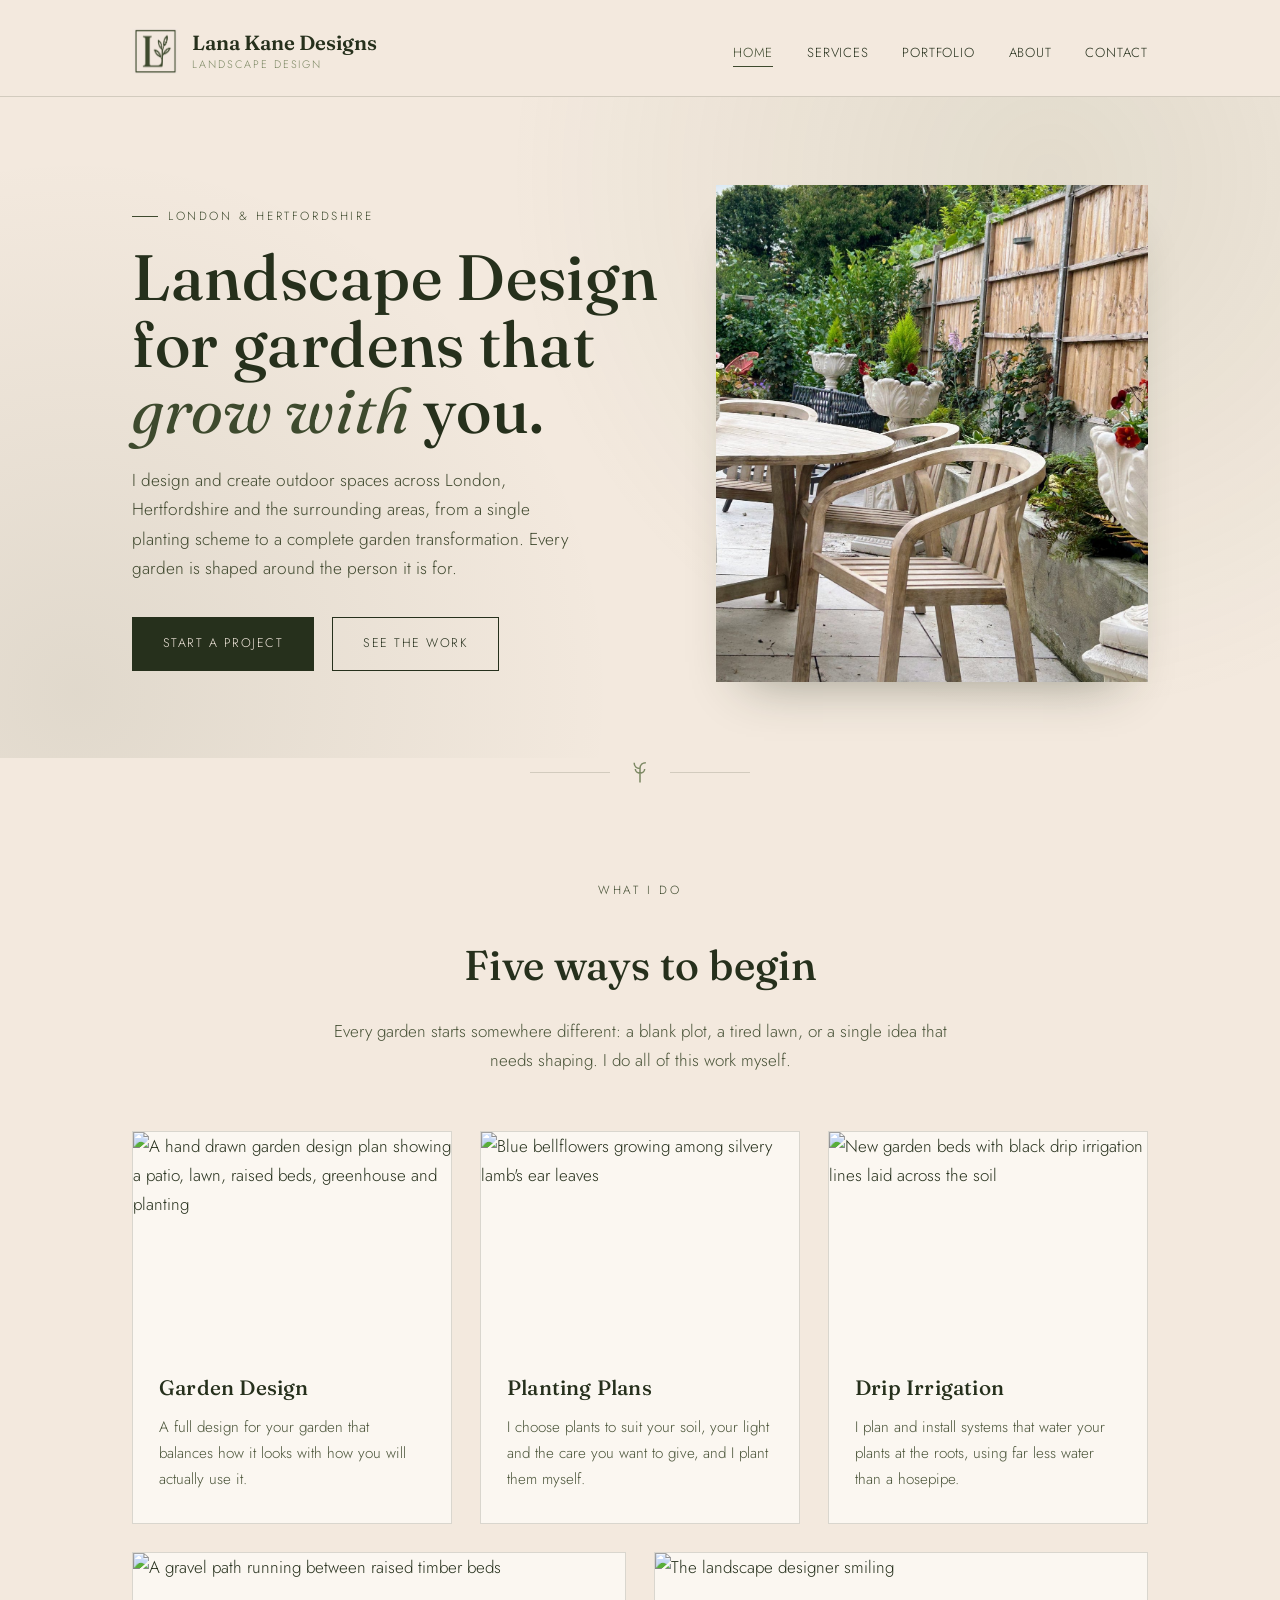
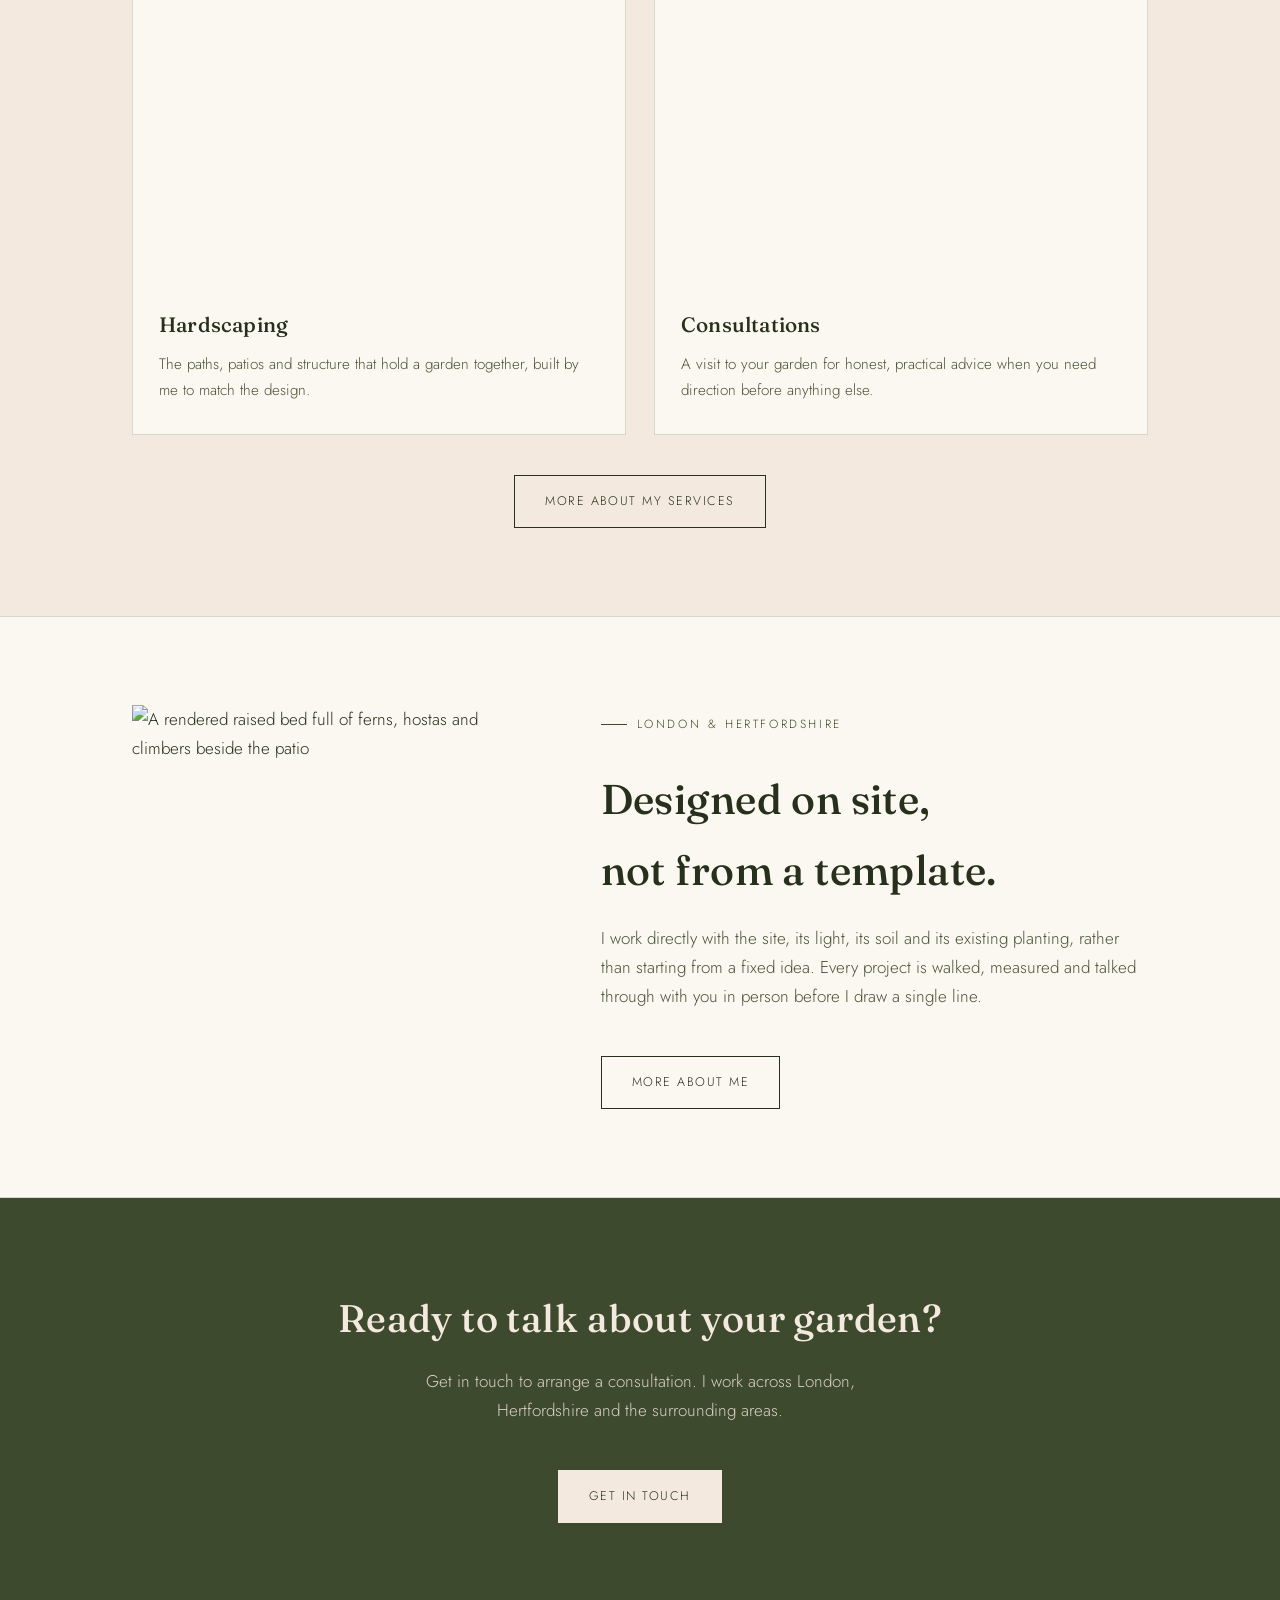
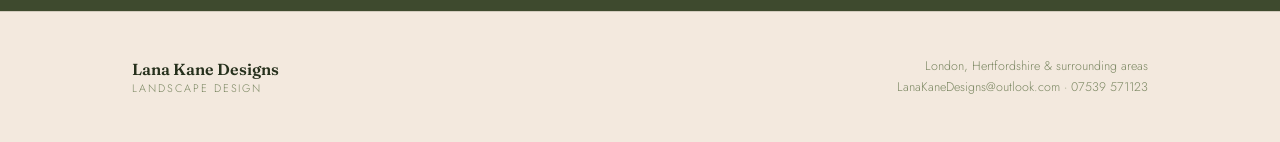
==== index.html @ a421307b "Add files via upload" ====
<!DOCTYPE html>
<html lang="en">
<head>
<meta charset="UTF-8">
<meta name="viewport" content="width=device-width, initial-scale=1.0">
<title>Lana Kane Designs | Landscape Design in London and Hertfordshire</title>
<meta name="description" content="Landscape design across London, Hertfordshire and the surrounding areas: garden design, planting plans, drip irrigation, hardscaping and consultations, all by Lana Kane Designs.">
<link rel="icon" href="images/logo.png">
<link rel="stylesheet" href="style.css">
</head>
<body>

<header class="site-header">
  <div class="wrap header-inner">
    <a href="index.html" class="brand">
      <img src="images/logo.png" alt="Lana Kane Designs logo">
      <span class="brand-text">
        <span class="brand-name">Lana Kane Designs</span>
        <span class="brand-sub">Landscape Design</span>
      </span>
    </a>
    <nav aria-label="Primary">
      <ul>
        <li><a href="index.html" class="active">Home</a></li>
        <li><a href="services.html">Services</a></li>
        <li><a href="portfolio.html">Portfolio</a></li>
        <li><a href="about.html">About</a></li>
        <li><a href="contact.html">Contact</a></li>
      </ul>
    </nav>
  </div>
</header>

<main>

  <section class="hero">
    <div class="hero-grain" aria-hidden="true"></div>
    <div class="wrap hero-inner">
      <div>
        <span class="eyebrow">London &amp; Hertfordshire</span>
        <h1>Landscape Design<br>for gardens that <em>grow&nbsp;with</em> you.</h1>
        <p class="hero-lede">I design and create outdoor spaces across London, Hertfordshire and the surrounding areas, from a single planting scheme to a complete garden transformation. Every garden is shaped around the person it is for.</p>
        <div class="hero-cta">
          <a href="contact.html" class="btn">Start a project</a>
          <a href="portfolio.html" class="btn btn-ghost">See the work</a>
        </div>
      </div>
      <figure class="hero-photo">
        <img src="images/patio-seating.jpg" alt="A patio with wooden dining chairs and stone urns planted with flowers, in front of a leafy border">
      </figure>
    </div>
  </section>

  <div class="sprig-divider" aria-hidden="true">
    <span class="line"></span>
    <svg viewBox="0 0 24 24" fill="none" stroke="currentColor" stroke-width="1.3"><path d="M12 21V9M12 9c0-3 2-5 5-5M12 9C9 9 7 7 7 4M12 13c2.2 0 4-1.6 4-3.5M12 13c-2.2 0-4-1.6-4-3.5"/></svg>
    <span class="line"></span>
  </div>

  <section>
    <div class="wrap">
      <div class="section-head">
        <span class="eyebrow">What I do</span>
        <h2>Five ways to begin</h2>
        <p>Every garden starts somewhere different: a blank plot, a tired lawn, or a single idea that needs shaping. I do all of this work myself.</p>
      </div>

      <div class="tiles">
        <article class="tile">
          <img src="images/svc-garden-design.jpg" alt="A hand drawn garden design plan showing a patio, lawn, raised beds, greenhouse and planting">
          <div class="tile-body">
            <h3>Garden Design</h3>
            <p>A full design for your garden that balances how it looks with how you will actually use it.</p>
          </div>
        </article>
        <article class="tile">
          <img src="images/svc-planting-plans.jpg" alt="Blue bellflowers growing among silvery lamb's ear leaves">
          <div class="tile-body">
            <h3>Planting Plans</h3>
            <p>I choose plants to suit your soil, your light and the care you want to give, and I plant them myself.</p>
          </div>
        </article>
        <article class="tile">
          <img src="images/svc-drip-irrigation.jpg" alt="New garden beds with black drip irrigation lines laid across the soil">
          <div class="tile-body">
            <h3>Drip Irrigation</h3>
            <p>I plan and install systems that water your plants at the roots, using far less water than a hosepipe.</p>
          </div>
        </article>
        <article class="tile">
          <img src="images/svc-hardscaping.jpg" alt="A gravel path running between raised timber beds">
          <div class="tile-body">
            <h3>Hardscaping</h3>
            <p>The paths, patios and structure that hold a garden together, built by me to match the design.</p>
          </div>
        </article>
        <article class="tile">
          <img src="images/svc-consultations.jpg" alt="The landscape designer smiling">
          <div class="tile-body">
            <h3>Consultations</h3>
            <p>A visit to your garden for honest, practical advice when you need direction before anything else.</p>
          </div>
        </article>
      </div>
      <div style="text-align:center; margin-top:40px;">
        <a href="services.html" class="btn btn-ghost">More about my services</a>
      </div>
    </div>
  </section>

  <section class="band">
    <div class="wrap about-grid">
      <div class="about-photo">
        <img src="images/portfolio-bed-established.jpg" alt="A rendered raised bed full of ferns, hostas and climbers beside the patio">
      </div>
      <div>
        <span class="eyebrow">London &amp; Hertfordshire</span>
        <h2 style="margin-top:12px; font-size: clamp(1.9rem, 3.4vw, 2.6rem);">Designed on site,<br>not from a template.</h2>
        <p style="margin-top:18px; color:#4a5439; max-width: 54ch;">I work directly with the site, its light, its soil and its existing planting, rather than starting from a fixed idea. Every project is walked, measured and talked through with you in person before I draw a single line.</p>
        <a href="about.html" class="btn btn-ghost" style="margin-top:28px;">More about me</a>
      </div>
    </div>
  </section>

  <section class="band-dark">
    <div class="wrap" style="text-align:center;">
      <h2 style="font-size: clamp(1.8rem, 3.2vw, 2.4rem);">Ready to talk about your garden?</h2>
      <p style="margin-top:16px; opacity:0.85; max-width:52ch; margin-left:auto; margin-right:auto;">Get in touch to arrange a consultation. I work across London, Hertfordshire and the surrounding areas.</p>
      <a href="contact.html" class="btn" style="margin-top:28px; background:var(--cream); color:var(--ink); border-color:var(--cream);">Get in touch</a>
    </div>
  </section>

</main>

<footer>
  <div class="wrap footer-inner">
    <div class="brand-text">
      <span class="brand-name">Lana Kane Designs</span>
      <span class="brand-sub">Landscape Design</span>
    </div>
    <div class="footer-meta">
      London, Hertfordshire &amp; surrounding areas<br>
      LanaKaneDesigns@outlook.com · 07539 571123
    </div>
  </div>
</footer>

</body>
</html>
---- style.css ----
/* ============================================================
   Lana Kane Designs — Landscape Design
   Palette: cream #F3E9DE, ink-green #26301C, forest #3E4A2E,
            sage #7C8863, paper #FBF7F1
   Type: "Fraunces" (display) + "Jost" (body/utility)
   ============================================================ */

@import url('https://fonts.googleapis.com/css2?family=Fraunces:opsz,wght@9..144,300;9..144,400;9..144,500;9..144,600&family=Jost:wght@300;400;500&display=swap');

:root {
  --cream: #F3E9DE;
  --paper: #FBF7F1;
  --ink: #26301C;
  --forest: #3E4A2E;
  --sage: #7C8863;
  --sage-light: #A7B08F;
  --line: rgba(38, 48, 28, 0.16);
  --max: 1080px;
}

* { box-sizing: border-box; }

html { scroll-behavior: smooth; }

body {
  margin: 0;
  background: var(--cream);
  color: var(--ink);
  font-family: 'Jost', sans-serif;
  font-weight: 300;
  font-size: 17px;
  line-height: 1.7;
  -webkit-font-smoothing: antialiased;
}

h1, h2, h3, .display {
  font-family: 'Fraunces', serif;
  font-weight: 500;
  color: var(--ink);
  letter-spacing: 0.01em;
  margin: 0;
}

a { color: inherit; text-decoration: none; }

img { max-width: 100%; display: block; }

.wrap {
  max-width: var(--max);
  margin: 0 auto;
  padding: 0 32px;
}

/* ---------- Header / Nav ---------- */

.site-header {
  padding: 28px 0 0;
  border-bottom: 1px solid var(--line);
}

.header-inner {
  display: flex;
  align-items: center;
  justify-content: space-between;
  padding-bottom: 22px;
  gap: 24px;
}

.brand {
  display: flex;
  align-items: center;
  gap: 14px;
}

.brand img {
  width: 46px;
  height: 46px;
}

.brand-text {
  display: flex;
  flex-direction: column;
  line-height: 1.15;
}

.brand-name {
  font-family: 'Fraunces', serif;
  font-size: 1.28rem;
  font-weight: 600;
}

.brand-sub {
  font-size: 0.68rem;
  letter-spacing: 0.18em;
  text-transform: uppercase;
  color: var(--sage);
  margin-top: 3px;
}

nav ul {
  list-style: none;
  display: flex;
  gap: 34px;
  margin: 0;
  padding: 0;
}

nav a {
  font-size: 0.82rem;
  letter-spacing: 0.06em;
  text-transform: uppercase;
  position: relative;
  padding-bottom: 4px;
}

nav a.active,
nav a:hover {
  color: var(--forest);
}

nav a.active::after {
  content: "";
  position: absolute;
  left: 0; right: 0; bottom: -1px;
  height: 1px;
  background: var(--forest);
}

.nav-toggle { display: none; }

@media (max-width: 720px) {
  .header-inner { flex-wrap: wrap; }
  nav ul { gap: 20px; flex-wrap: wrap; }
}

/* ---------- Signature sprig divider ---------- */

.sprig-divider {
  display: flex;
  align-items: center;
  justify-content: center;
  gap: 16px;
  margin: 0 auto;
  width: 100%;
  max-width: 220px;
  color: var(--sage);
}

.sprig-divider .line {
  flex: 1;
  height: 1px;
  background: var(--line);
}

.sprig-divider svg { width: 28px; height: 28px; flex-shrink: 0; }

/* ---------- Hero ---------- */

.hero {
  padding: 88px 0 76px;
  position: relative;
  overflow: hidden;
}

.hero-grain {
  position: absolute;
  inset: 0;
  pointer-events: none;
  background:
    radial-gradient(circle at 82% 12%, rgba(124,136,99,0.14), transparent 45%),
    radial-gradient(circle at 6% 90%, rgba(62,74,46,0.10), transparent 40%);
}

.hero-inner {
  position: relative;
  display: grid;
  grid-template-columns: 1.1fr 0.9fr;
  gap: 56px;
  align-items: center;
}

.eyebrow {
  font-size: 0.74rem;
  letter-spacing: 0.22em;
  text-transform: uppercase;
  color: var(--forest);
  margin-bottom: 18px;
  display: inline-flex;
  align-items: center;
  gap: 10px;
}

.eyebrow::before {
  content: "";
  width: 26px; height: 1px;
  background: var(--forest);
}

.hero h1 {
  font-size: clamp(2.6rem, 5vw, 4rem);
  line-height: 1.04;
  font-weight: 500;
}

.hero h1 em {
  font-style: italic;
  color: var(--forest);
  font-weight: 400;
}

.hero-lede {
  margin-top: 22px;
  max-width: 46ch;
  font-size: 1.08rem;
  color: #40492f;
}

.hero-cta {
  margin-top: 34px;
  display: flex;
  gap: 18px;
  flex-wrap: wrap;
  align-items: center;
}

.hero-visual {
  position: relative;
  aspect-ratio: 4/5;
  border: 1px solid var(--line);
  padding: 18px;
}

.hero-visual-inner {
  width: 100%;
  height: 100%;
  background: var(--forest);
  display: flex;
  align-items: center;
  justify-content: center;
  position: relative;
  overflow: hidden;
}

.hero-visual-inner img {
  width: 42%;
  filter: brightness(0) invert(1);
  opacity: 0.92;
}

.hero-visual-caption {
  position: absolute;
  bottom: -1px; left: -1px; right: -1px;
  border: 1px solid var(--line);
  border-top: none;
  background: var(--paper);
  padding: 12px 16px;
  font-size: 0.72rem;
  letter-spacing: 0.1em;
  text-transform: uppercase;
  color: var(--sage);
  transform: translateY(100%);
  display: none;
}

/* ---------- Buttons ---------- */

.btn {
  display: inline-flex;
  align-items: center;
  gap: 10px;
  padding: 15px 30px;
  font-size: 0.78rem;
  letter-spacing: 0.12em;
  text-transform: uppercase;
  border: 1px solid var(--ink);
  background: var(--ink);
  color: var(--cream);
  transition: background 0.25s ease, color 0.25s ease, border-color 0.25s ease;
}

.btn:hover { background: var(--forest); border-color: var(--forest); }

.btn-ghost {
  background: transparent;
  color: var(--ink);
  border: 1px solid var(--ink);
}

.btn-ghost:hover {
  background: var(--ink);
  color: var(--cream);
}

/* ---------- Section scaffolding ---------- */

section { padding: 88px 0; }

.section-head {
  text-align: center;
  max-width: 620px;
  margin: 0 auto 56px;
}

.section-head .eyebrow { justify-content: center; }
.section-head .eyebrow::before { display: none; }
.section-head .eyebrow {
  gap: 0;
}

.section-head h2 {
  font-size: clamp(1.9rem, 3.4vw, 2.6rem);
  margin-top: 12px;
}

.section-head p {
  margin-top: 16px;
  color: #4a5439;
}

.band { background: var(--paper); border-top: 1px solid var(--line); border-bottom: 1px solid var(--line); }
.band-dark { background: var(--forest); color: var(--cream); }
.band-dark h2, .band-dark h3 { color: var(--cream); }

/* ---------- Service cards ---------- */

.grid-4 {
  display: grid;
  grid-template-columns: repeat(4, 1fr);
  gap: 1px;
  background: var(--line);
  border: 1px solid var(--line);
}

.service-card {
  background: var(--cream);
  padding: 40px 26px;
  text-align: left;
}

.service-num {
  font-family: 'Fraunces', serif;
  font-style: italic;
  font-size: 0.95rem;
  color: var(--sage);
  margin-bottom: 22px;
  display: block;
}

.service-card h3 {
  font-size: 1.22rem;
  margin-bottom: 12px;
}

.service-card p {
  font-size: 0.92rem;
  color: #4a5439;
  margin: 0;
}

@media (max-width: 880px) {
  .grid-4 { grid-template-columns: 1fr 1fr; }
}
@media (max-width: 560px) {
  .grid-4 { grid-template-columns: 1fr; }
  .hero-inner { grid-template-columns: 1fr; }
}

/* ---------- Process / approach list ---------- */

.approach-list {
  display: flex;
  flex-direction: column;
}

.approach-row {
  display: grid;
  grid-template-columns: 90px 1fr;
  gap: 28px;
  padding: 30px 0;
  border-top: 1px solid var(--line);
}

.approach-row:last-child { border-bottom: 1px solid var(--line); }

.approach-row .stage {
  font-family: 'Fraunces', serif;
  font-style: italic;
  color: var(--sage);
  font-size: 0.95rem;
}

.approach-row h3 { font-size: 1.15rem; margin-bottom: 8px; }
.approach-row p { margin: 0; color: #4a5439; max-width: 60ch; }

@media (max-width: 640px) {
  .approach-row { grid-template-columns: 1fr; gap: 8px; }
}

/* ---------- Gallery ---------- */

.gallery-grid {
  display: grid;
  grid-template-columns: repeat(3, 1fr);
  gap: 22px;
}

.gallery-item {
  aspect-ratio: 4/3;
  background: var(--forest);
  position: relative;
  overflow: hidden;
  display: flex;
  align-items: flex-end;
}

.gallery-item::before {
  content: "";
  position: absolute;
  inset: 0;
  background: linear-gradient(160deg, rgba(255,255,255,0.06), transparent 60%);
}

.gallery-item.tall { grid-row: span 2; aspect-ratio: auto; }

.gallery-caption {
  position: relative;
  padding: 18px 20px;
  color: var(--cream);
  font-size: 0.78rem;
  letter-spacing: 0.06em;
  text-transform: uppercase;
}

@media (max-width: 760px) {
  .gallery-grid { grid-template-columns: 1fr 1fr; }
  .gallery-item.tall { grid-row: span 1; }
}
@media (max-width: 520px) {
  .gallery-grid { grid-template-columns: 1fr; }
}

/* ---------- About ---------- */

.about-grid {
  display: grid;
  grid-template-columns: 0.85fr 1.15fr;
  gap: 64px;
  align-items: start;
}

.about-portrait {
  aspect-ratio: 3/4;
  background: var(--forest);
  border: 1px solid var(--line);
  display: flex;
  align-items: center;
  justify-content: center;
}
.about-portrait img { width: 34%; filter: brightness(0) invert(1); opacity: 0.9; }

.about-stats {
  display: grid;
  grid-template-columns: repeat(3, 1fr);
  gap: 24px;
  margin-top: 40px;
  padding-top: 32px;
  border-top: 1px solid var(--line);
}

.about-stat .num {
  font-family: 'Fraunces', serif;
  font-size: 2rem;
  color: var(--forest);
}
.about-stat .label {
  font-size: 0.72rem;
  letter-spacing: 0.08em;
  text-transform: uppercase;
  color: var(--sage);
  margin-top: 4px;
}

@media (max-width: 760px) {
  .about-grid { grid-template-columns: 1fr; }
}

/* ---------- Contact ---------- */

.contact-grid {
  display: grid;
  grid-template-columns: 1fr 1fr;
  gap: 64px;
}

.contact-detail {
  display: flex;
  gap: 18px;
  padding: 22px 0;
  border-top: 1px solid var(--line);
}
.contact-detail:last-child { border-bottom: 1px solid var(--line); }

.contact-detail svg { width: 20px; height: 20px; flex-shrink: 0; color: var(--forest); margin-top: 3px; }

.contact-detail .label {
  font-size: 0.7rem;
  letter-spacing: 0.1em;
  text-transform: uppercase;
  color: var(--sage);
  margin-bottom: 4px;
}
.contact-detail .value { font-size: 1.02rem; }

form { display: flex; flex-direction: column; gap: 20px; }

.field label {
  display: block;
  font-size: 0.7rem;
  letter-spacing: 0.1em;
  text-transform: uppercase;
  color: var(--sage);
  margin-bottom: 8px;
}

.field input,
.field textarea {
  width: 100%;
  background: var(--paper);
  border: 1px solid var(--line);
  padding: 13px 14px;
  font-family: 'Jost', sans-serif;
  font-size: 0.98rem;
  color: var(--ink);
}

.field input:focus,
.field textarea:focus {
  outline: 2px solid var(--forest);
  outline-offset: 1px;
}

.field textarea { resize: vertical; min-height: 120px; }

@media (max-width: 760px) {
  .contact-grid { grid-template-columns: 1fr; }
}

/* ---------- Footer ---------- */

footer {
  border-top: 1px solid var(--line);
  padding: 44px 0;
}

.footer-inner {
  display: flex;
  align-items: center;
  justify-content: space-between;
  flex-wrap: wrap;
  gap: 16px;
}

.footer-inner .brand-name { font-size: 1rem; }

.footer-meta {
  font-size: 0.78rem;
  color: var(--sage);
  text-align: right;
}

/* ---------- Page intro (non-home pages) ---------- */

.page-intro {
  padding: 64px 0 0;
}
.page-intro .eyebrow { justify-content: flex-start; }
.page-intro h1 {
  font-size: clamp(2.2rem, 4.4vw, 3.2rem);
  margin-top: 14px;
}
.page-intro p {
  margin-top: 18px;
  max-width: 58ch;
  color: #40492f;
  font-size: 1.03rem;
}

/* ---------- Reduced motion ---------- */

@media (prefers-reduced-motion: reduce) {
  html { scroll-behavior: auto; }
  * { transition: none !important; }
}

/* ---------- Focus visibility ---------- */

a:focus-visible, button:focus-visible, input:focus-visible, textarea:focus-visible {
  outline: 2px solid var(--forest);
  outline-offset: 2px;
}

/* ---------- Services list (large numerals) ---------- */

.service-list { display: flex; flex-direction: column; }

.service-item {
  display: grid;
  grid-template-columns: 110px 1fr;
  gap: 28px;
  padding: 48px 0;
  border-top: 1px solid var(--line);
}
.service-item:last-child { border-bottom: 1px solid var(--line); }

.service-item .num {
  font-family: 'Fraunces', serif;
  font-style: italic;
  font-size: 2.6rem;
  line-height: 1;
  color: var(--sage);
}

.service-item h3 { font-size: 1.7rem; margin-bottom: 14px; }
.service-item p { margin: 0; color: #4a5439; max-width: 62ch; }

.service-item .best-for {
  margin-top: 18px;
  padding-top: 16px;
  border-top: 1px solid var(--line);
  font-size: 0.92rem;
  color: var(--forest);
}
.service-item .best-for span {
  font-size: 0.7rem;
  letter-spacing: 0.14em;
  text-transform: uppercase;
  color: var(--sage);
  margin-right: 8px;
}

@media (max-width: 640px) {
  .service-item { grid-template-columns: 1fr; gap: 10px; }
}

/* ---------- Two panel blocks ---------- */

.duo {
  display: grid;
  grid-template-columns: 1fr 1fr;
  gap: 1px;
  background: var(--line);
  border: 1px solid var(--line);
  max-width: 860px;
  margin: 0 auto;
}
.duo-panel { background: var(--cream); padding: 40px 34px; }
.band .duo-panel { background: var(--paper); }
.duo-panel h3 { font-size: 1.25rem; margin-bottom: 12px; }
.duo-panel p { margin: 0; color: #4a5439; }

.about-closing {
  text-align: center;
  margin: 44px auto 0;
  font-family: 'Fraunces', serif;
  font-style: italic;
  font-size: clamp(1.3rem, 2.4vw, 1.7rem);
  color: var(--forest);
  max-width: 34ch;
}

@media (max-width: 640px) {
  .duo { grid-template-columns: 1fr; }
}

/* ---------- Five card service grid (3 over 2) ---------- */

.grid-5 {
  display: grid;
  grid-template-columns: repeat(6, 1fr);
  gap: 1px;
  background: var(--line);
  border: 1px solid var(--line);
}
.grid-5 .service-card:nth-child(-n+3) { grid-column: span 2; }
.grid-5 .service-card:nth-child(n+4) { grid-column: span 3; }

@media (max-width: 880px) {
  .grid-5 { grid-template-columns: 1fr 1fr; }
  .grid-5 .service-card:nth-child(n) { grid-column: span 1; }
  .grid-5 .service-card:last-child { grid-column: span 2; }
}
@media (max-width: 560px) {
  .grid-5 { grid-template-columns: 1fr; }
  .grid-5 .service-card:last-child { grid-column: span 1; }
}

/* ---------- About page photo and flower banner ---------- */

.about-photo { margin: 0; }
.about-photo img {
  display: block;
  width: 100%;
  height: auto;
}

.flower-banner { margin-top: 24px; }
.flower-banner img {
  display: block;
  width: 100%;
  height: clamp(220px, 38vw, 440px);
  object-fit: cover;
  object-position: 50% 50%;
}

/* ---------- Before and after feature (full, uncropped photos) ---------- */

.ba { margin-bottom: 72px; }

.ba-head { margin-bottom: 22px; }
.ba-head h2 { font-size: clamp(1.5rem, 2.8vw, 2rem); }

.ba-pair {
  display: flex;
  gap: 22px;
  align-items: flex-start;
}

/* each photo's width/height ratio is set as --r so both photos end up the same height */
.ba-fig {
  flex: var(--r, 1) 1 0;
  margin: 0;
  position: relative;
  min-width: 0;
}
.ba-fig img {
  width: 100%;
  height: auto;
  display: block;
}
.ba-fig figcaption {
  position: absolute;
  left: 16px;
  top: 16px;
  padding: 7px 14px;
  background: var(--cream);
  color: var(--ink);
  font-size: 0.72rem;
  letter-spacing: 0.14em;
  text-transform: uppercase;
}

@media (max-width: 560px) {
  .ba-pair { flex-direction: column; }
  .ba-fig { flex: none; width: 100%; }
}

/* ---------- Single project feature (full, uncropped photo) ---------- */

.project { margin-bottom: 72px; }
.project:last-child { margin-bottom: 0; }
.project img {
  display: block;
  width: 100%;
  height: auto;
}

/* second row of photos within one project */
.ba-pair + .ba-pair { margin-top: 22px; }

/* ---------- Photos on the home, services and contact pages (shown whole, never cropped) ---------- */

.hero-photo { margin: 0; }
.hero-photo img {
  display: block;
  width: 100%;
  height: auto;
  box-shadow: 0 28px 50px -30px rgba(38, 48, 28, 0.45);
}

.services-intro {
  display: grid;
  grid-template-columns: 1fr 270px;
  gap: 56px;
  align-items: end;
}
.si-photo { margin: 0; }
.si-photo img { display: block; width: 100%; height: auto; }

.contact-photo { margin: 36px 0 0; max-width: 360px; }
.contact-photo img { display: block; width: 100%; height: auto; }

@media (max-width: 760px) {
  .services-intro { grid-template-columns: 1fr; gap: 32px; }
  .si-photo { max-width: 240px; }
}


/* ---------- Service tiles ---------- */

.tiles {
  display: grid;
  grid-template-columns: repeat(6, 1fr);
  gap: 28px;
}
.tile {
  grid-column: span 2;
  background: var(--paper);
  border: 1px solid var(--line);
  display: flex;
  flex-direction: column;
}
.tile:nth-child(n+4) { grid-column: span 3; }
.tile img {
  display: block;
  width: 100%;
  aspect-ratio: 3 / 2;
  object-fit: cover;
}
.tile-body { padding: 26px 26px 30px; }
.tile h3 { font-size: 1.3rem; margin-bottom: 10px; }
.tile p { margin: 0; color: #4a5439; font-size: 0.95rem; }
.tile .tile-best {
  margin-top: 16px;
  padding-top: 14px;
  border-top: 1px solid var(--line);
  font-size: 0.88rem;
  color: var(--forest);
}
.tile .tile-best span {
  font-size: 0.68rem;
  letter-spacing: 0.14em;
  text-transform: uppercase;
  color: var(--sage);
  margin-right: 8px;
}

@media (max-width: 880px) {
  .tiles { grid-template-columns: 1fr 1fr; }
  .tile, .tile:nth-child(n+4) { grid-column: span 1; }
  .tile:last-child { grid-column: span 2; }
}
@media (max-width: 560px) {
  .tiles { grid-template-columns: 1fr; }
  .tile:last-child { grid-column: span 1; }
}

/* ---------- Portfolio: cover photos that open the full project ---------- */

.project-grid {
  display: grid;
  grid-template-columns: 1fr 1fr;
  gap: 28px;
}
.project-card {
  position: relative;
  display: block;
  padding: 0;
  border: 0;
  background: var(--forest);
  cursor: pointer;
  aspect-ratio: 4 / 3;
  overflow: hidden;
  font: inherit;
  text-align: left;
  color: var(--cream);
}
.project-card img {
  display: block;
  width: 100%;
  height: 100%;
  object-fit: cover;
  transition: transform 0.6s ease;
}
.project-card:hover img,
.project-card:focus-visible img { transform: scale(1.04); }
.project-card-label {
  position: absolute;
  left: 0; right: 0; bottom: 0;
  padding: 64px 24px 22px;
  background: linear-gradient(to top, rgba(26, 34, 18, 0.85), rgba(26, 34, 18, 0));
  display: flex;
  flex-direction: column;
  gap: 4px;
}
.pc-title { font-family: 'Fraunces', serif; font-size: 1.35rem; }
.pc-more {
  font-size: 0.72rem;
  letter-spacing: 0.14em;
  text-transform: uppercase;
  opacity: 0.88;
}
@media (max-width: 620px) {
  .project-grid { grid-template-columns: 1fr; }
}

.project-dialog {
  border: 0;
  padding: 0;
  background: var(--cream);
  color: var(--ink);
  width: min(1100px, 94vw);
  max-height: 92vh;
  overflow: auto;
}
.project-dialog::backdrop { background: rgba(26, 34, 18, 0.78); }
.pd-inner { position: relative; padding: 44px 44px 52px; }
.pd-inner h2 { font-size: clamp(1.6rem, 3vw, 2.2rem); margin-bottom: 14px; padding-right: 110px; }
.pd-text { max-width: 64ch; color: #40492f; margin: 0 0 30px; }
.pd-close {
  position: absolute;
  top: 18px; right: 18px;
  padding: 9px 18px;
  background: transparent;
  border: 1px solid var(--ink);
  color: var(--ink);
  font: inherit;
  font-size: 0.74rem;
  letter-spacing: 0.12em;
  text-transform: uppercase;
  cursor: pointer;
}
.pd-close:hover { background: var(--ink); color: var(--cream); }
@media (max-width: 560px) {
  .pd-inner { padding: 64px 18px 32px; }
  .pd-inner h2 { padding-right: 0; }
}
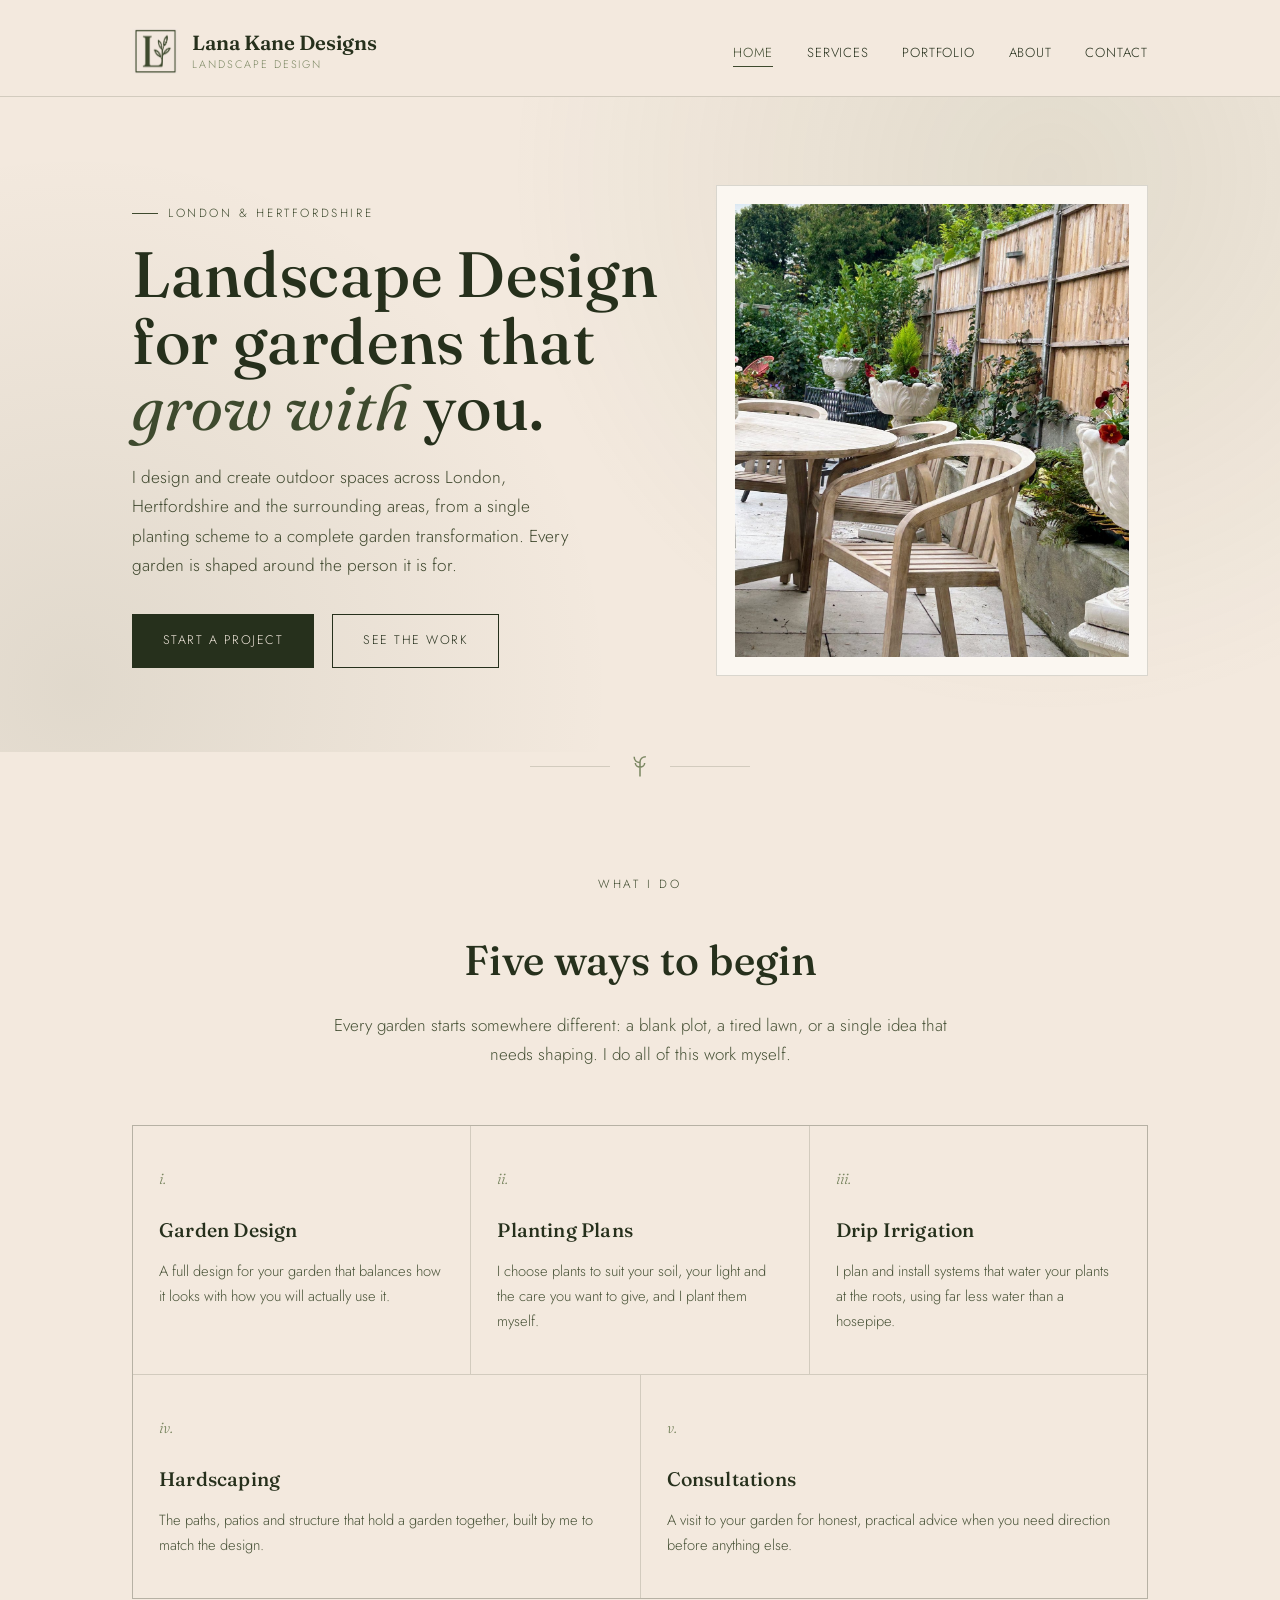
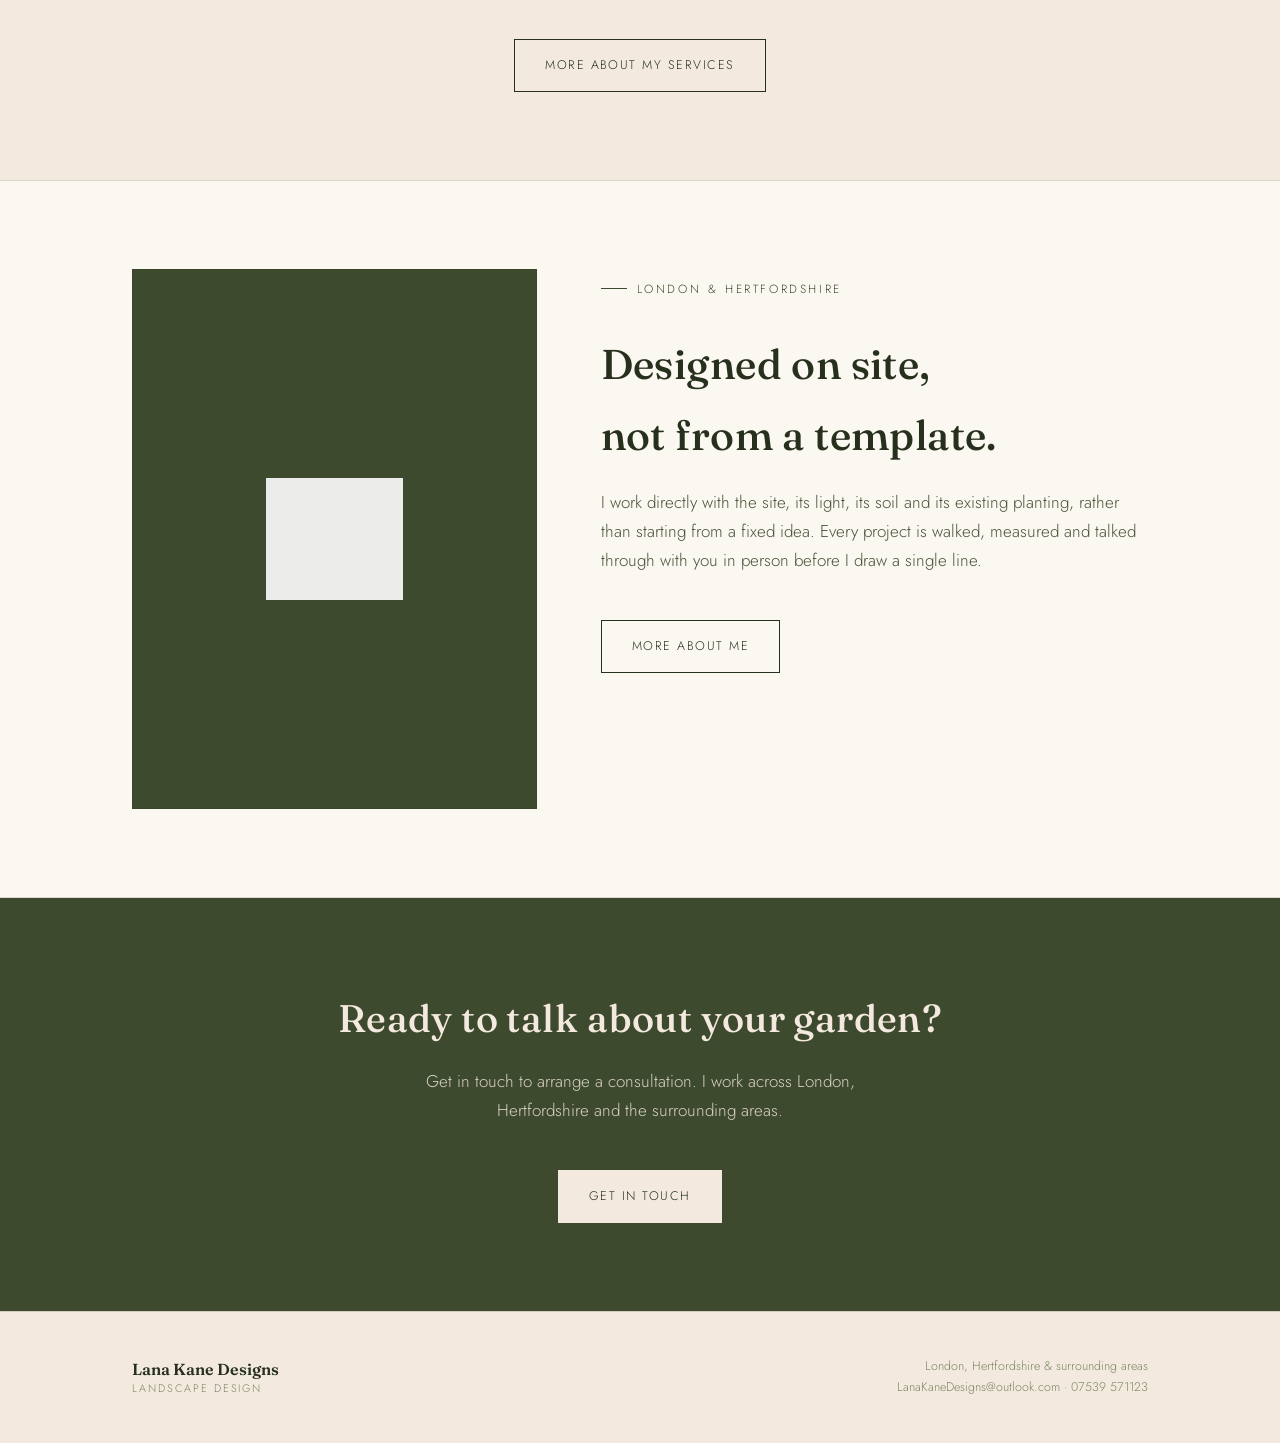
==== commit 324e8e4a: "Add files via upload" ====
--- a/index.html
+++ b/index.html
@@ -65,42 +65,32 @@
         <p>Every garden starts somewhere different: a blank plot, a tired lawn, or a single idea that needs shaping. I do all of this work myself.</p>
       </div>
 
-      <div class="tiles">
-        <article class="tile">
-          <img src="images/svc-garden-design.jpg" alt="A hand drawn garden design plan showing a patio, lawn, raised beds, greenhouse and planting">
-          <div class="tile-body">
-            <h3>Garden Design</h3>
-            <p>A full design for your garden that balances how it looks with how you will actually use it.</p>
-          </div>
-        </article>
-        <article class="tile">
-          <img src="images/svc-planting-plans.jpg" alt="Blue bellflowers growing among silvery lamb's ear leaves">
-          <div class="tile-body">
-            <h3>Planting Plans</h3>
-            <p>I choose plants to suit your soil, your light and the care you want to give, and I plant them myself.</p>
-          </div>
-        </article>
-        <article class="tile">
-          <img src="images/svc-drip-irrigation.jpg" alt="New garden beds with black drip irrigation lines laid across the soil">
-          <div class="tile-body">
-            <h3>Drip Irrigation</h3>
-            <p>I plan and install systems that water your plants at the roots, using far less water than a hosepipe.</p>
-          </div>
-        </article>
-        <article class="tile">
-          <img src="images/svc-hardscaping.jpg" alt="A gravel path running between raised timber beds">
-          <div class="tile-body">
-            <h3>Hardscaping</h3>
-            <p>The paths, patios and structure that hold a garden together, built by me to match the design.</p>
-          </div>
-        </article>
-        <article class="tile">
-          <img src="images/svc-consultations.jpg" alt="The landscape designer smiling">
-          <div class="tile-body">
-            <h3>Consultations</h3>
-            <p>A visit to your garden for honest, practical advice when you need direction before anything else.</p>
-          </div>
-        </article>
+      <div class="grid-5">
+        <div class="service-card">
+          <span class="service-num">i.</span>
+          <h3>Garden Design</h3>
+          <p>A full design for your garden that balances how it looks with how you will actually use it.</p>
+        </div>
+        <div class="service-card">
+          <span class="service-num">ii.</span>
+          <h3>Planting Plans</h3>
+          <p>I choose plants to suit your soil, your light and the care you want to give, and I plant them myself.</p>
+        </div>
+        <div class="service-card">
+          <span class="service-num">iii.</span>
+          <h3>Drip Irrigation</h3>
+          <p>I plan and install systems that water your plants at the roots, using far less water than a hosepipe.</p>
+        </div>
+        <div class="service-card">
+          <span class="service-num">iv.</span>
+          <h3>Hardscaping</h3>
+          <p>The paths, patios and structure that hold a garden together, built by me to match the design.</p>
+        </div>
+        <div class="service-card">
+          <span class="service-num">v.</span>
+          <h3>Consultations</h3>
+          <p>A visit to your garden for honest, practical advice when you need direction before anything else.</p>
+        </div>
       </div>
       <div style="text-align:center; margin-top:40px;">
         <a href="services.html" class="btn btn-ghost">More about my services</a>
@@ -110,8 +100,8 @@
 
   <section class="band">
     <div class="wrap about-grid">
-      <div class="about-photo">
-        <img src="images/portfolio-bed-established.jpg" alt="A rendered raised bed full of ferns, hostas and climbers beside the patio">
+      <div class="about-portrait" aria-hidden="true">
+        <img src="images/logo.png" alt="">
       </div>
       <div>
         <span class="eyebrow">London &amp; Hertfordshire</span>
--- a/style.css
+++ b/style.css
@@ -696,11 +696,18 @@
 
 /* ---------- About page photo and flower banner ---------- */
 
-.about-photo { margin: 0; }
+.about-photo {
+  aspect-ratio: 4/5;
+  overflow: hidden;
+  border: 1px solid var(--line);
+  padding: 12px;
+  background: var(--paper);
+}
 .about-photo img {
-  display: block;
   width: 100%;
-  height: auto;
+  height: 100%;
+  object-fit: cover;
+  object-position: 50% 25%;
 }
 
 .flower-banner { margin-top: 24px; }
@@ -769,13 +776,13 @@
 
 /* ---------- Photos on the home, services and contact pages (shown whole, never cropped) ---------- */
 
-.hero-photo { margin: 0; }
-.hero-photo img {
-  display: block;
-  width: 100%;
-  height: auto;
-  box-shadow: 0 28px 50px -30px rgba(38, 48, 28, 0.45);
-}
+.hero-photo {
+  margin: 0;
+  border: 1px solid var(--line);
+  padding: 18px;
+  background: var(--paper);
+}
+.hero-photo img { display: block; width: 100%; height: auto; }
 
 .services-intro {
   display: grid;
@@ -793,134 +800,3 @@
   .services-intro { grid-template-columns: 1fr; gap: 32px; }
   .si-photo { max-width: 240px; }
 }
-
-
-/* ---------- Service tiles ---------- */
-
-.tiles {
-  display: grid;
-  grid-template-columns: repeat(6, 1fr);
-  gap: 28px;
-}
-.tile {
-  grid-column: span 2;
-  background: var(--paper);
-  border: 1px solid var(--line);
-  display: flex;
-  flex-direction: column;
-}
-.tile:nth-child(n+4) { grid-column: span 3; }
-.tile img {
-  display: block;
-  width: 100%;
-  aspect-ratio: 3 / 2;
-  object-fit: cover;
-}
-.tile-body { padding: 26px 26px 30px; }
-.tile h3 { font-size: 1.3rem; margin-bottom: 10px; }
-.tile p { margin: 0; color: #4a5439; font-size: 0.95rem; }
-.tile .tile-best {
-  margin-top: 16px;
-  padding-top: 14px;
-  border-top: 1px solid var(--line);
-  font-size: 0.88rem;
-  color: var(--forest);
-}
-.tile .tile-best span {
-  font-size: 0.68rem;
-  letter-spacing: 0.14em;
-  text-transform: uppercase;
-  color: var(--sage);
-  margin-right: 8px;
-}
-
-@media (max-width: 880px) {
-  .tiles { grid-template-columns: 1fr 1fr; }
-  .tile, .tile:nth-child(n+4) { grid-column: span 1; }
-  .tile:last-child { grid-column: span 2; }
-}
-@media (max-width: 560px) {
-  .tiles { grid-template-columns: 1fr; }
-  .tile:last-child { grid-column: span 1; }
-}
-
-/* ---------- Portfolio: cover photos that open the full project ---------- */
-
-.project-grid {
-  display: grid;
-  grid-template-columns: 1fr 1fr;
-  gap: 28px;
-}
-.project-card {
-  position: relative;
-  display: block;
-  padding: 0;
-  border: 0;
-  background: var(--forest);
-  cursor: pointer;
-  aspect-ratio: 4 / 3;
-  overflow: hidden;
-  font: inherit;
-  text-align: left;
-  color: var(--cream);
-}
-.project-card img {
-  display: block;
-  width: 100%;
-  height: 100%;
-  object-fit: cover;
-  transition: transform 0.6s ease;
-}
-.project-card:hover img,
-.project-card:focus-visible img { transform: scale(1.04); }
-.project-card-label {
-  position: absolute;
-  left: 0; right: 0; bottom: 0;
-  padding: 64px 24px 22px;
-  background: linear-gradient(to top, rgba(26, 34, 18, 0.85), rgba(26, 34, 18, 0));
-  display: flex;
-  flex-direction: column;
-  gap: 4px;
-}
-.pc-title { font-family: 'Fraunces', serif; font-size: 1.35rem; }
-.pc-more {
-  font-size: 0.72rem;
-  letter-spacing: 0.14em;
-  text-transform: uppercase;
-  opacity: 0.88;
-}
-@media (max-width: 620px) {
-  .project-grid { grid-template-columns: 1fr; }
-}
-
-.project-dialog {
-  border: 0;
-  padding: 0;
-  background: var(--cream);
-  color: var(--ink);
-  width: min(1100px, 94vw);
-  max-height: 92vh;
-  overflow: auto;
-}
-.project-dialog::backdrop { background: rgba(26, 34, 18, 0.78); }
-.pd-inner { position: relative; padding: 44px 44px 52px; }
-.pd-inner h2 { font-size: clamp(1.6rem, 3vw, 2.2rem); margin-bottom: 14px; padding-right: 110px; }
-.pd-text { max-width: 64ch; color: #40492f; margin: 0 0 30px; }
-.pd-close {
-  position: absolute;
-  top: 18px; right: 18px;
-  padding: 9px 18px;
-  background: transparent;
-  border: 1px solid var(--ink);
-  color: var(--ink);
-  font: inherit;
-  font-size: 0.74rem;
-  letter-spacing: 0.12em;
-  text-transform: uppercase;
-  cursor: pointer;
-}
-.pd-close:hover { background: var(--ink); color: var(--cream); }
-@media (max-width: 560px) {
-  .pd-inner { padding: 64px 18px 32px; }
-  .pd-inner h2 { padding-right: 0; }
-}
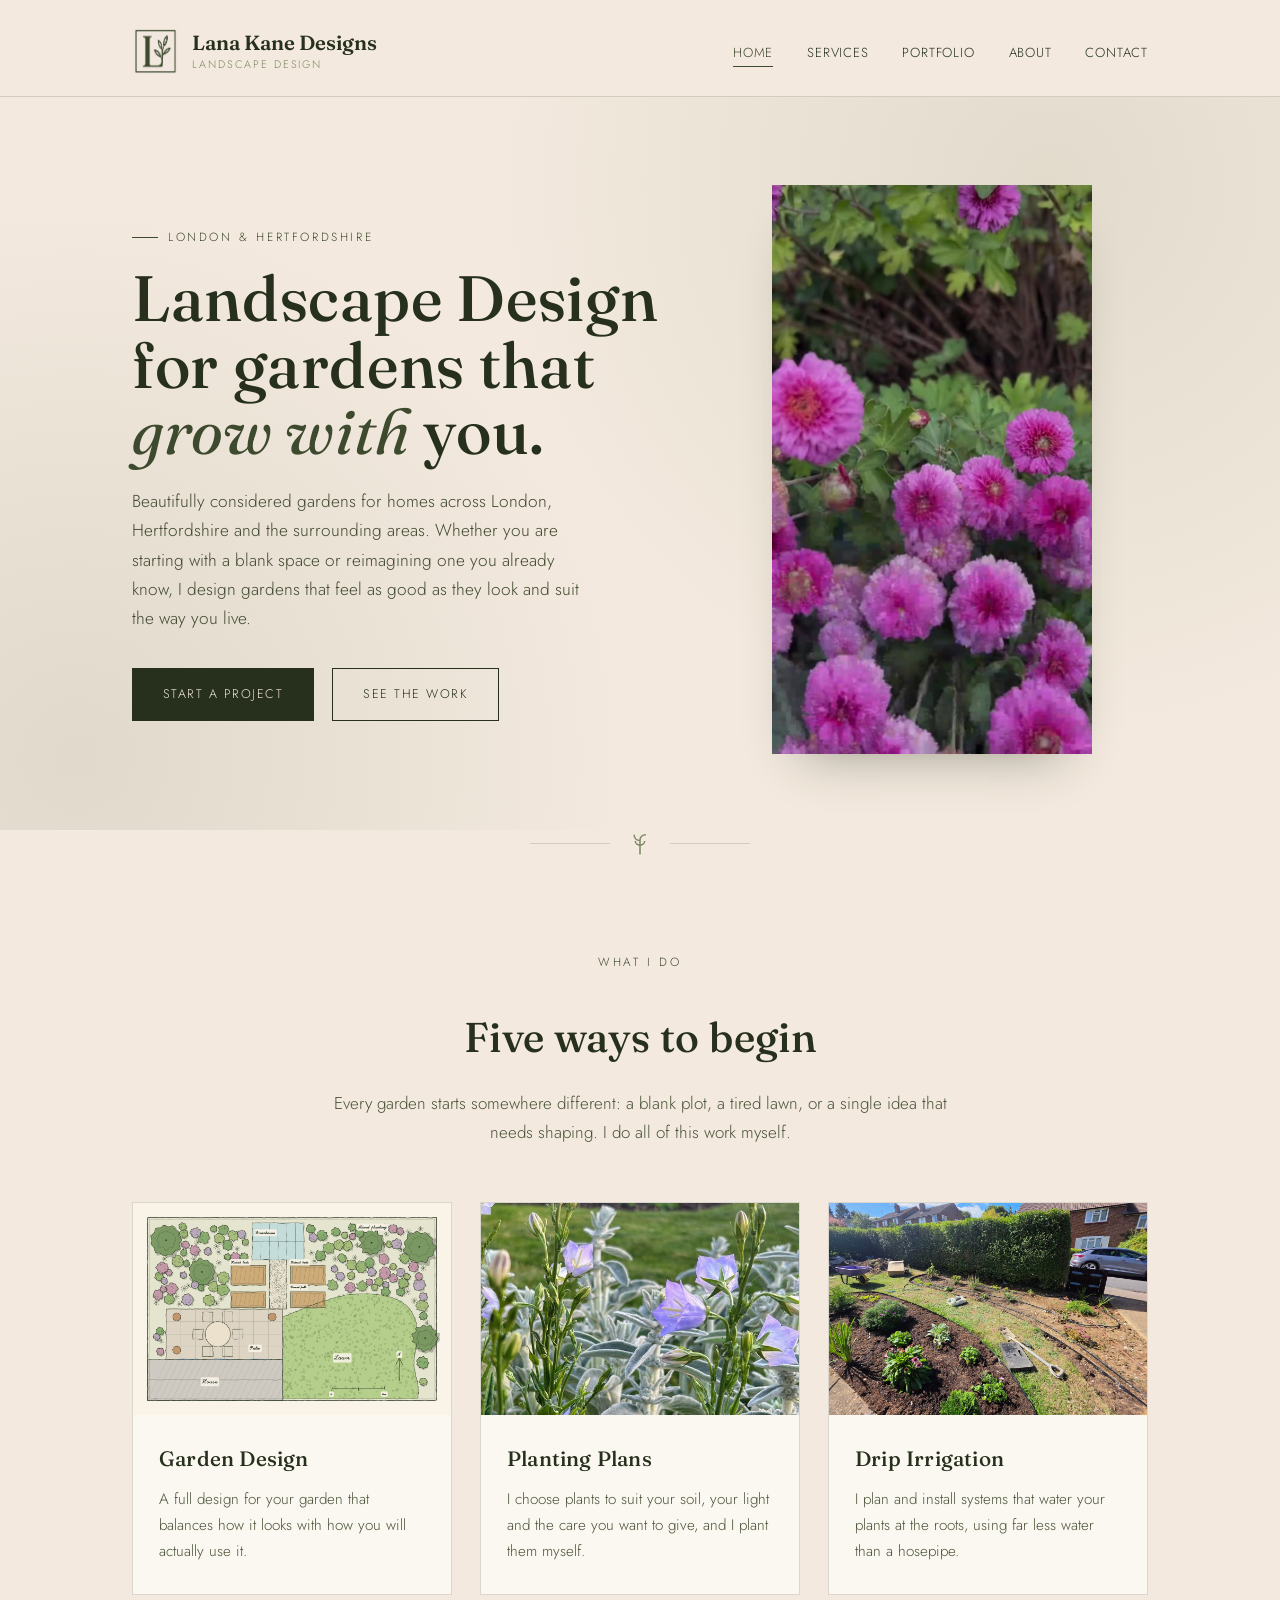
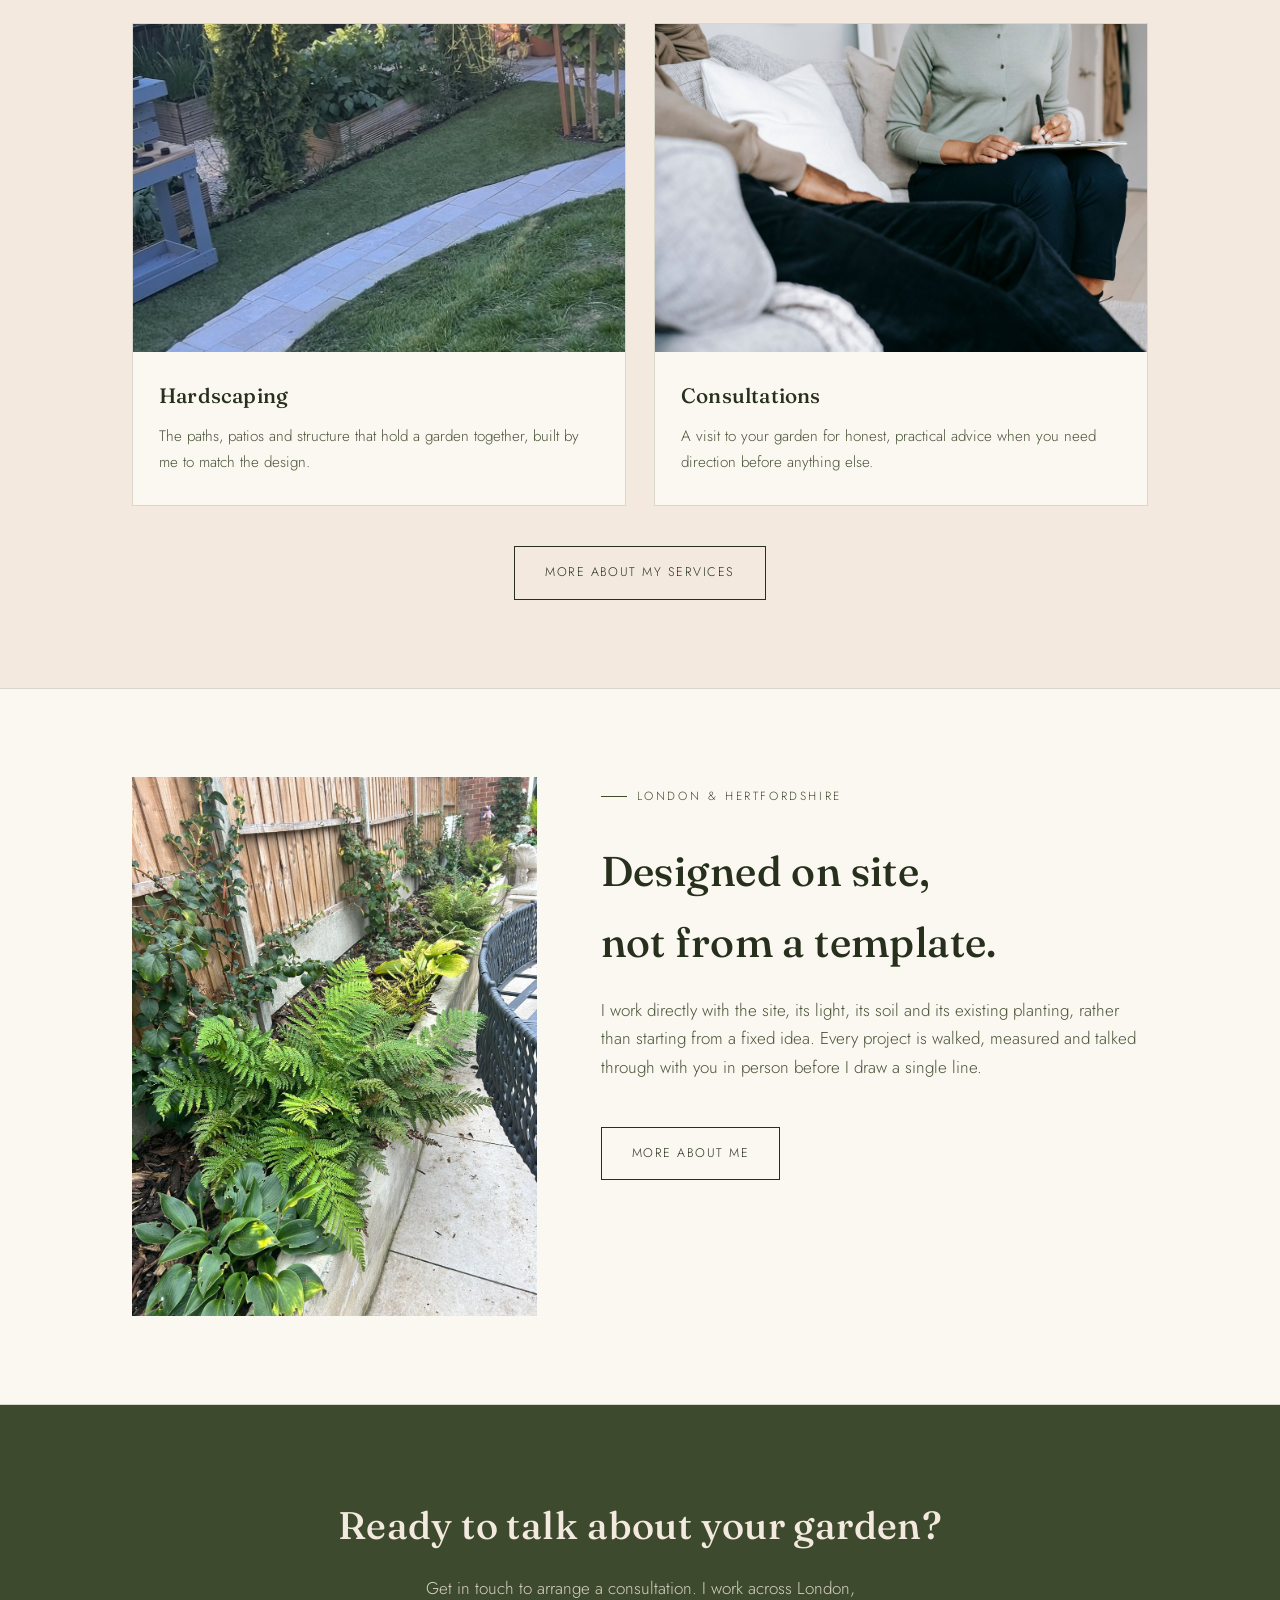
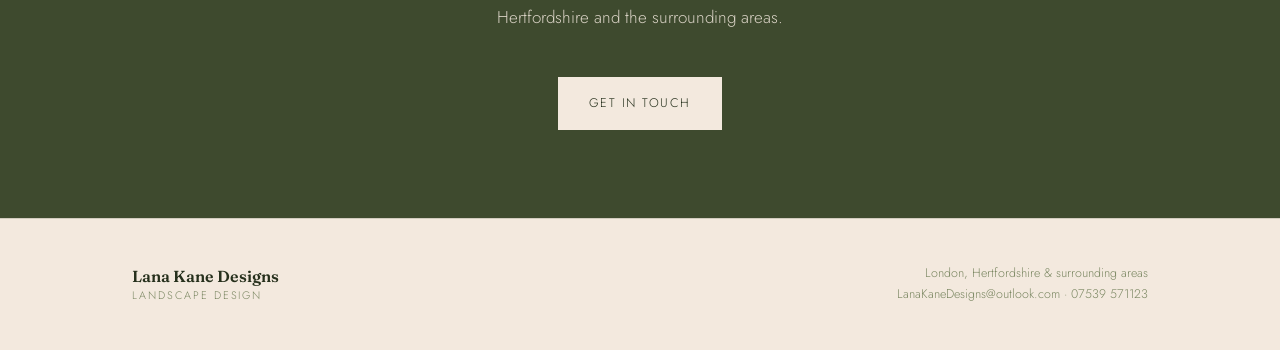
==== commit 618d120b: "Add files via upload" ====
--- a/index.html
+++ b/index.html
@@ -39,14 +39,16 @@
       <div>
         <span class="eyebrow">London &amp; Hertfordshire</span>
         <h1>Landscape Design<br>for gardens that <em>grow&nbsp;with</em> you.</h1>
-        <p class="hero-lede">I design and create outdoor spaces across London, Hertfordshire and the surrounding areas, from a single planting scheme to a complete garden transformation. Every garden is shaped around the person it is for.</p>
+        <p class="hero-lede">Beautifully considered gardens for homes across London, Hertfordshire and the surrounding areas. Whether you are starting with a blank space or reimagining one you already know, I design gardens that feel as good as they look and suit the way you live.</p>
         <div class="hero-cta">
           <a href="contact.html" class="btn">Start a project</a>
           <a href="portfolio.html" class="btn btn-ghost">See the work</a>
         </div>
       </div>
-      <figure class="hero-photo">
-        <img src="images/patio-seating.jpg" alt="A patio with wooden dining chairs and stone urns planted with flowers, in front of a leafy border">
+      <figure class="hero-video">
+        <video autoplay muted loop playsinline preload="metadata" poster="images/hero-poster.jpg" aria-label="A short film of the gardens I have created">
+          <source src="images/hero-video.mp4" type="video/mp4">
+        </video>
       </figure>
     </div>
   </section>
@@ -65,32 +67,42 @@
         <p>Every garden starts somewhere different: a blank plot, a tired lawn, or a single idea that needs shaping. I do all of this work myself.</p>
       </div>
 
-      <div class="grid-5">
-        <div class="service-card">
-          <span class="service-num">i.</span>
-          <h3>Garden Design</h3>
-          <p>A full design for your garden that balances how it looks with how you will actually use it.</p>
-        </div>
-        <div class="service-card">
-          <span class="service-num">ii.</span>
-          <h3>Planting Plans</h3>
-          <p>I choose plants to suit your soil, your light and the care you want to give, and I plant them myself.</p>
-        </div>
-        <div class="service-card">
-          <span class="service-num">iii.</span>
-          <h3>Drip Irrigation</h3>
-          <p>I plan and install systems that water your plants at the roots, using far less water than a hosepipe.</p>
-        </div>
-        <div class="service-card">
-          <span class="service-num">iv.</span>
-          <h3>Hardscaping</h3>
-          <p>The paths, patios and structure that hold a garden together, built by me to match the design.</p>
-        </div>
-        <div class="service-card">
-          <span class="service-num">v.</span>
-          <h3>Consultations</h3>
-          <p>A visit to your garden for honest, practical advice when you need direction before anything else.</p>
-        </div>
+      <div class="tiles">
+        <article class="tile">
+          <img src="images/svc-garden-design.jpg" alt="A hand drawn garden design plan showing a patio, lawn, raised beds, greenhouse and planting">
+          <div class="tile-body">
+            <h3>Garden Design</h3>
+            <p>A full design for your garden that balances how it looks with how you will actually use it.</p>
+          </div>
+        </article>
+        <article class="tile">
+          <img src="images/svc-planting-plans.jpg" alt="Blue bellflowers growing among silvery lamb's ear leaves">
+          <div class="tile-body">
+            <h3>Planting Plans</h3>
+            <p>I choose plants to suit your soil, your light and the care you want to give, and I plant them myself.</p>
+          </div>
+        </article>
+        <article class="tile">
+          <img src="images/svc-drip-irrigation.jpg" alt="New garden beds with black drip irrigation lines laid across the soil">
+          <div class="tile-body">
+            <h3>Drip Irrigation</h3>
+            <p>I plan and install systems that water your plants at the roots, using far less water than a hosepipe.</p>
+          </div>
+        </article>
+        <article class="tile">
+          <img src="images/svc-hardscaping.jpg" alt="A curved paved path winding through the lawn beside raised beds and a greenhouse">
+          <div class="tile-body">
+            <h3>Hardscaping</h3>
+            <p>The paths, patios and structure that hold a garden together, built by me to match the design.</p>
+          </div>
+        </article>
+        <article class="tile">
+          <img src="images/svc-consultations.jpg" alt="A designer taking notes on a clipboard while talking with a client on a sofa">
+          <div class="tile-body">
+            <h3>Consultations</h3>
+            <p>A visit to your garden for honest, practical advice when you need direction before anything else.</p>
+          </div>
+        </article>
       </div>
       <div style="text-align:center; margin-top:40px;">
         <a href="services.html" class="btn btn-ghost">More about my services</a>
@@ -100,8 +112,8 @@
 
   <section class="band">
     <div class="wrap about-grid">
-      <div class="about-portrait" aria-hidden="true">
-        <img src="images/logo.png" alt="">
+      <div class="about-photo">
+        <img src="images/portfolio-bed-established.jpg" alt="A rendered raised bed full of ferns, hostas and climbers beside the patio">
       </div>
       <div>
         <span class="eyebrow">London &amp; Hertfordshire</span>
@@ -120,6 +132,17 @@
     </div>
   </section>
 
+<script>
+  (function () {
+    var v = document.querySelector(".hero-video video");
+    if (v && window.matchMedia && window.matchMedia("(prefers-reduced-motion: reduce)").matches) {
+      v.removeAttribute("autoplay");
+      v.pause();
+      v.setAttribute("controls", "");
+    }
+  })();
+</script>
+
 </main>
 
 <footer>
--- a/style.css
+++ b/style.css
@@ -696,18 +696,11 @@
 
 /* ---------- About page photo and flower banner ---------- */
 
-.about-photo {
-  aspect-ratio: 4/5;
-  overflow: hidden;
-  border: 1px solid var(--line);
-  padding: 12px;
-  background: var(--paper);
-}
+.about-photo { margin: 0; }
 .about-photo img {
-  width: 100%;
-  height: 100%;
-  object-fit: cover;
-  object-position: 50% 25%;
+  display: block;
+  width: 100%;
+  height: auto;
 }
 
 .flower-banner { margin-top: 24px; }
@@ -776,13 +769,13 @@
 
 /* ---------- Photos on the home, services and contact pages (shown whole, never cropped) ---------- */
 
-.hero-photo {
-  margin: 0;
-  border: 1px solid var(--line);
-  padding: 18px;
-  background: var(--paper);
-}
-.hero-photo img { display: block; width: 100%; height: auto; }
+.hero-photo { margin: 0; }
+.hero-photo img {
+  display: block;
+  width: 100%;
+  height: auto;
+  box-shadow: 0 28px 50px -30px rgba(38, 48, 28, 0.45);
+}
 
 .services-intro {
   display: grid;
@@ -800,3 +793,152 @@
   .services-intro { grid-template-columns: 1fr; gap: 32px; }
   .si-photo { max-width: 240px; }
 }
+
+
+/* ---------- Service tiles ---------- */
+
+.tiles {
+  display: grid;
+  grid-template-columns: repeat(6, 1fr);
+  gap: 28px;
+}
+.tile {
+  grid-column: span 2;
+  background: var(--paper);
+  border: 1px solid var(--line);
+  display: flex;
+  flex-direction: column;
+}
+.tile:nth-child(n+4) { grid-column: span 3; }
+.tile img {
+  display: block;
+  width: 100%;
+  aspect-ratio: 3 / 2;
+  object-fit: cover;
+}
+.tile-body { padding: 26px 26px 30px; }
+.tile h3 { font-size: 1.3rem; margin-bottom: 10px; }
+.tile p { margin: 0; color: #4a5439; font-size: 0.95rem; }
+.tile .tile-best {
+  margin-top: 16px;
+  padding-top: 14px;
+  border-top: 1px solid var(--line);
+  font-size: 0.88rem;
+  color: var(--forest);
+}
+.tile .tile-best span {
+  font-size: 0.68rem;
+  letter-spacing: 0.14em;
+  text-transform: uppercase;
+  color: var(--sage);
+  margin-right: 8px;
+}
+
+@media (max-width: 880px) {
+  .tiles { grid-template-columns: 1fr 1fr; }
+  .tile, .tile:nth-child(n+4) { grid-column: span 1; }
+  .tile:last-child { grid-column: span 2; }
+}
+@media (max-width: 560px) {
+  .tiles { grid-template-columns: 1fr; }
+  .tile:last-child { grid-column: span 1; }
+}
+
+/* ---------- Portfolio: cover photos that open the full project ---------- */
+
+.project-grid {
+  display: grid;
+  grid-template-columns: 1fr 1fr;
+  gap: 28px;
+}
+.project-card {
+  position: relative;
+  display: block;
+  padding: 0;
+  border: 0;
+  background: var(--forest);
+  cursor: pointer;
+  aspect-ratio: 4 / 3;
+  overflow: hidden;
+  font: inherit;
+  text-align: left;
+  color: var(--cream);
+}
+.project-card img {
+  display: block;
+  width: 100%;
+  height: 100%;
+  object-fit: cover;
+  transition: transform 0.6s ease;
+}
+.project-card:hover img,
+.project-card:focus-visible img { transform: scale(1.04); }
+.project-card-label {
+  position: absolute;
+  left: 0; right: 0; bottom: 0;
+  padding: 64px 24px 22px;
+  background: linear-gradient(to top, rgba(26, 34, 18, 0.85), rgba(26, 34, 18, 0));
+  display: flex;
+  flex-direction: column;
+  gap: 4px;
+}
+.pc-title { font-family: 'Fraunces', serif; font-size: 1.35rem; }
+.pc-more {
+  font-size: 0.72rem;
+  letter-spacing: 0.14em;
+  text-transform: uppercase;
+  opacity: 0.88;
+}
+@media (max-width: 620px) {
+  .project-grid { grid-template-columns: 1fr; }
+}
+
+.project-dialog {
+  border: 0;
+  padding: 0;
+  background: var(--cream);
+  color: var(--ink);
+  width: min(1100px, 94vw);
+  max-height: 92vh;
+  overflow: auto;
+}
+.project-dialog::backdrop { background: rgba(26, 34, 18, 0.78); }
+.pd-inner { position: relative; padding: 44px 44px 52px; }
+.pd-inner h2 { font-size: clamp(1.6rem, 3vw, 2.2rem); margin-bottom: 14px; padding-right: 110px; }
+.pd-text { max-width: 64ch; color: #40492f; margin: 0 0 30px; }
+.pd-close {
+  position: absolute;
+  top: 18px; right: 18px;
+  padding: 9px 18px;
+  background: transparent;
+  border: 1px solid var(--ink);
+  color: var(--ink);
+  font: inherit;
+  font-size: 0.74rem;
+  letter-spacing: 0.12em;
+  text-transform: uppercase;
+  cursor: pointer;
+}
+.pd-close:hover { background: var(--ink); color: var(--cream); }
+@media (max-width: 560px) {
+  .pd-inner { padding: 64px 18px 32px; }
+  .pd-inner h2 { padding-right: 0; }
+}
+
+/* ---------- Home page video (shows the patio photo until the video loads) ---------- */
+
+.hero-video { margin: 0; }
+.hero-video video {
+  display: block;
+  width: 100%;
+  max-width: 320px;
+  height: auto;
+  aspect-ratio: 9 / 16;
+  margin: 0 auto;
+  background: var(--forest);
+  box-shadow: 0 28px 50px -30px rgba(38, 48, 28, 0.45);
+}
+
+/* ---------- About page: two photos stacked in the left column ---------- */
+
+.about-photos { display: flex; flex-direction: column; gap: 22px; }
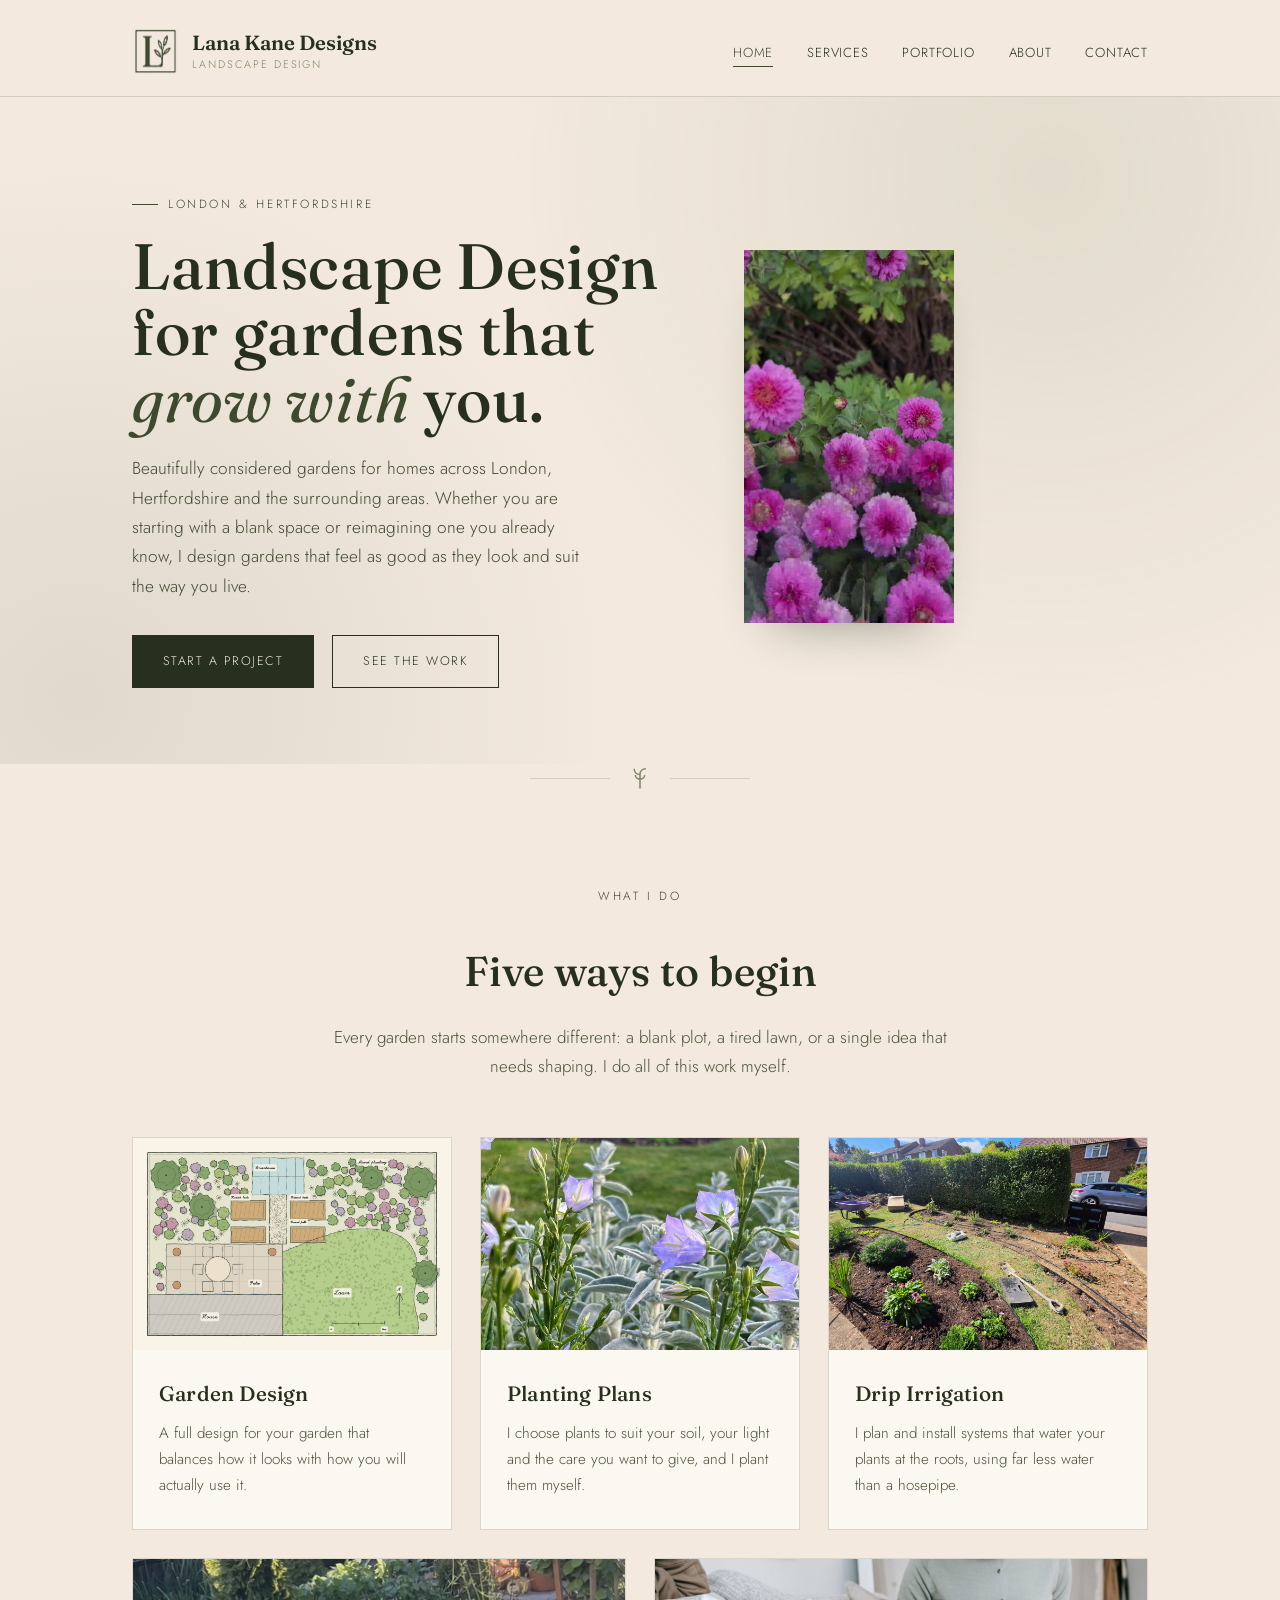
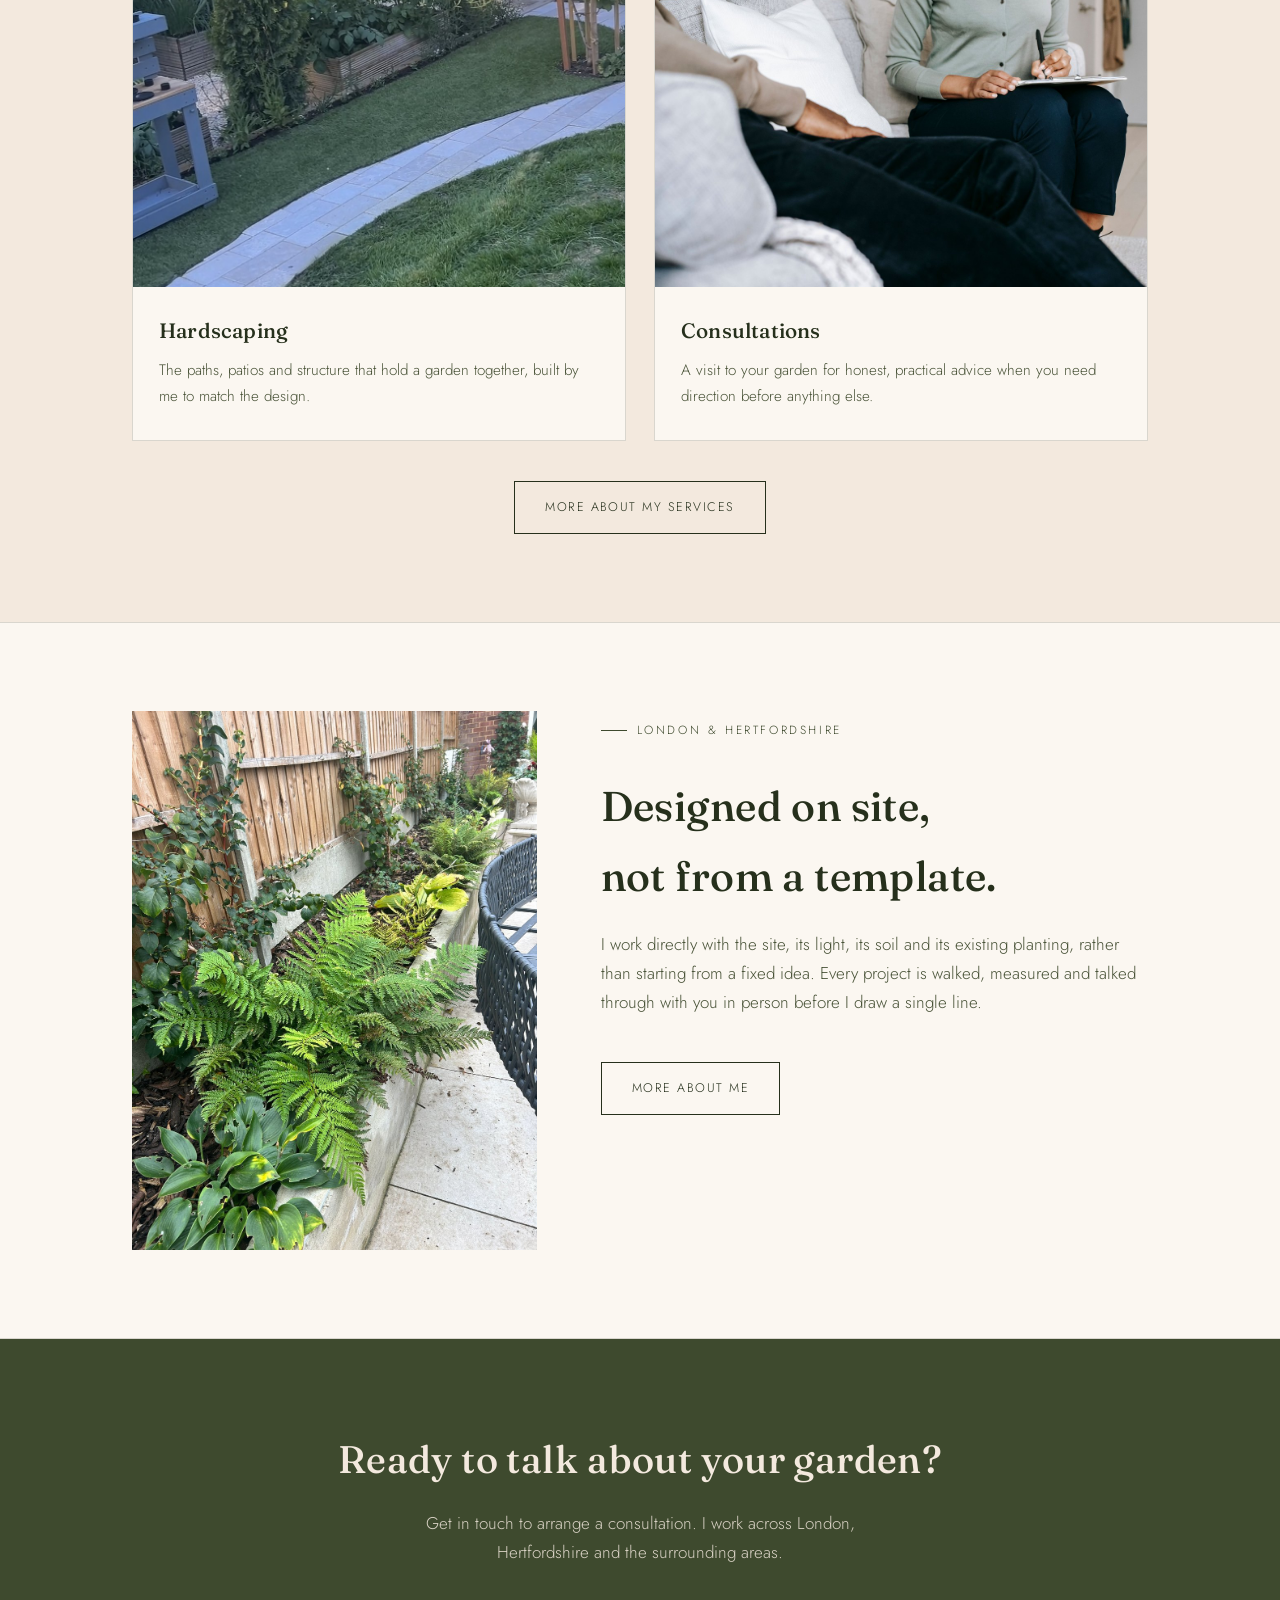
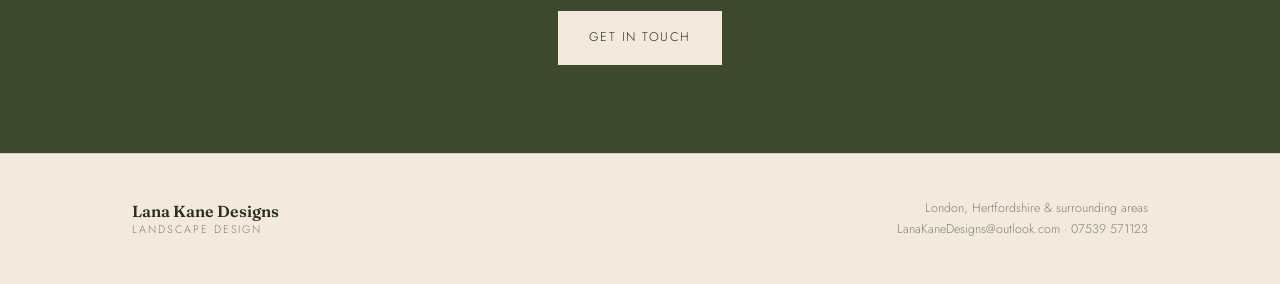
==== commit e65f32f7: "Add files via upload" ====
--- a/index.html
+++ b/index.html
@@ -112,8 +112,8 @@
 
   <section class="band">
     <div class="wrap about-grid">
-      <div class="about-photo">
-        <img src="images/portfolio-bed-established.jpg" alt="A rendered raised bed full of ferns, hostas and climbers beside the patio">
+      <div class="about-photo" style="margin:0;padding:0;border:0;background:none;aspect-ratio:auto;overflow:visible">
+        <img src="images/portfolio-bed-established.jpg" alt="A rendered raised bed full of ferns, hostas and climbers beside the patio" style="display:block;width:100%;height:auto;object-fit:fill">
       </div>
       <div>
         <span class="eyebrow">London &amp; Hertfordshire</span>
--- a/style.css
+++ b/style.css
@@ -931,7 +931,7 @@
 .hero-video video {
   display: block;
   width: 100%;
-  max-width: 320px;
+  max-width: 210px;
   height: auto;
   aspect-ratio: 9 / 16;
   margin: 0 auto;
@@ -942,3 +942,8 @@
 /* ---------- About page: two photos stacked in the left column ---------- */
 
 .about-photos { display: flex; flex-direction: column; gap: 22px; }
+
+/* smaller video sitting close to the intro text */
+@media (min-width: 561px) {
+  .hero-inner { grid-template-columns: minmax(0, 540px) auto; justify-content: start; gap: 72px; }
+}
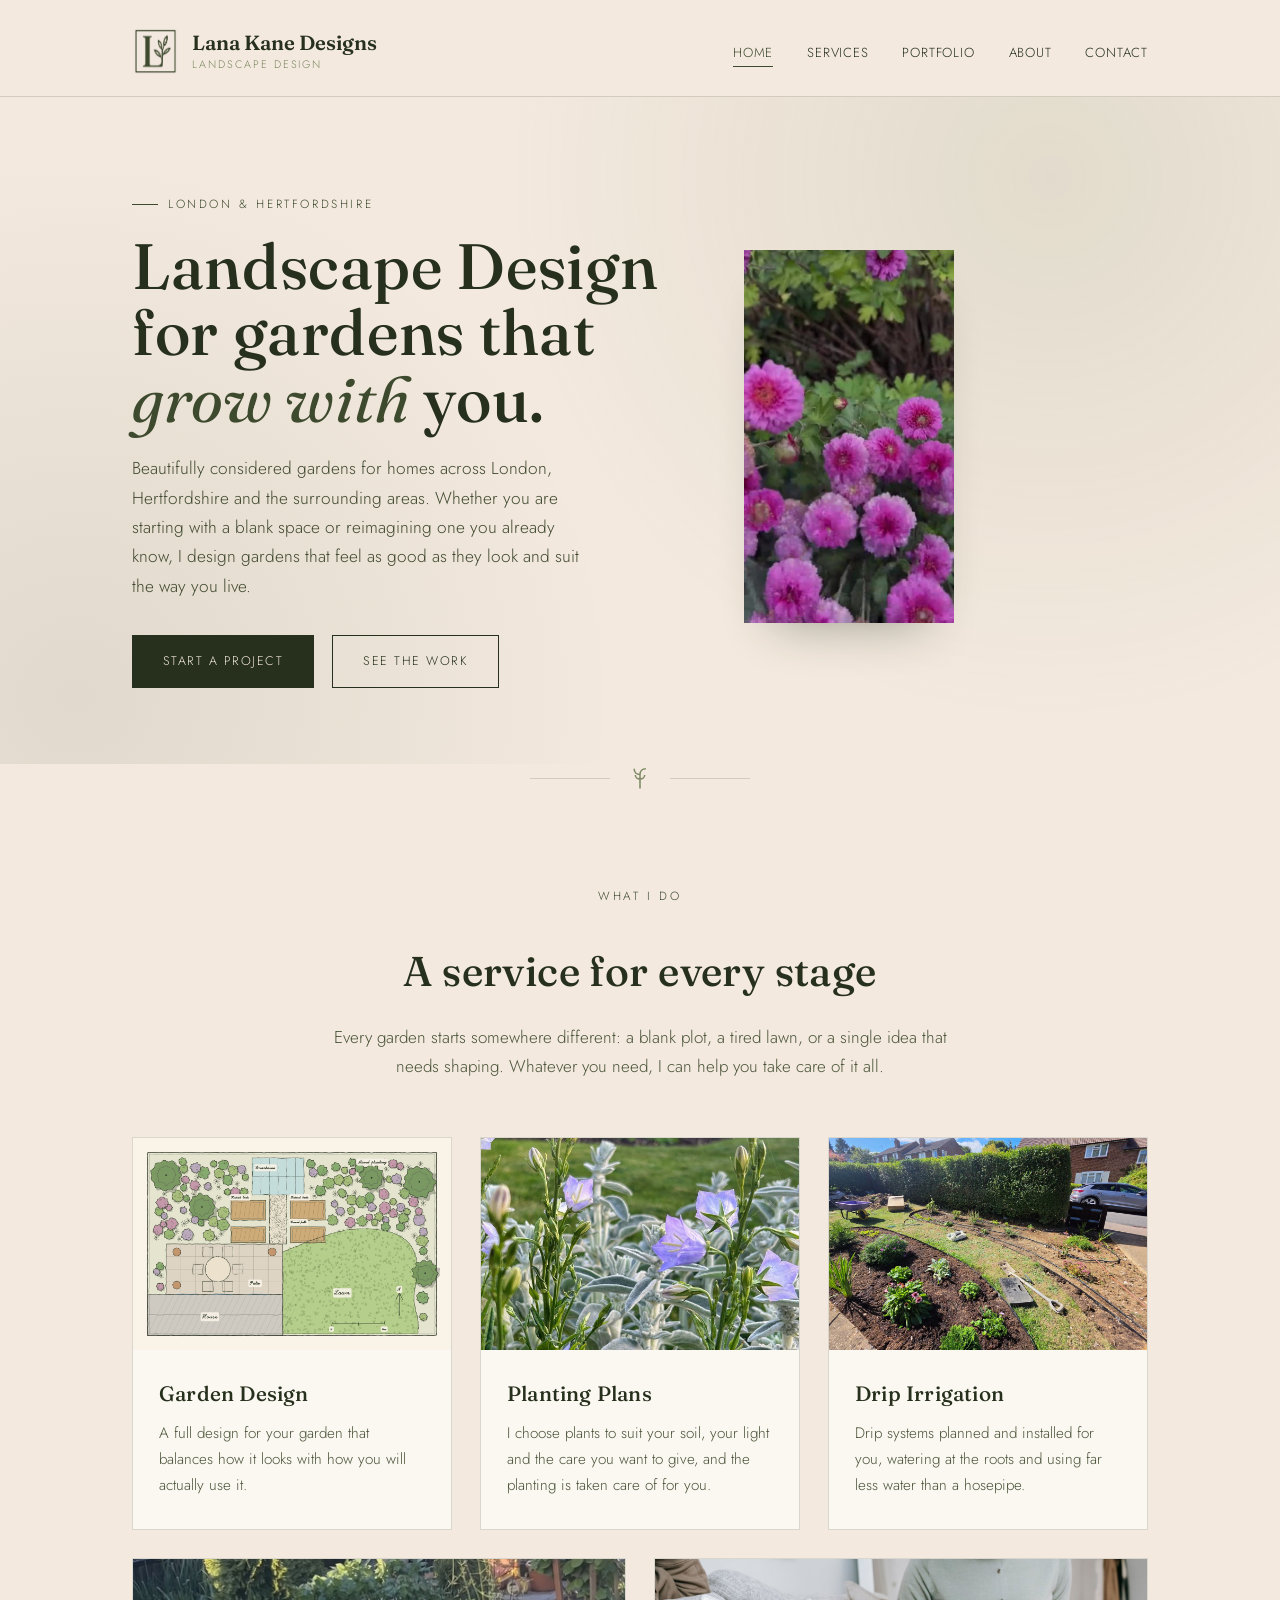
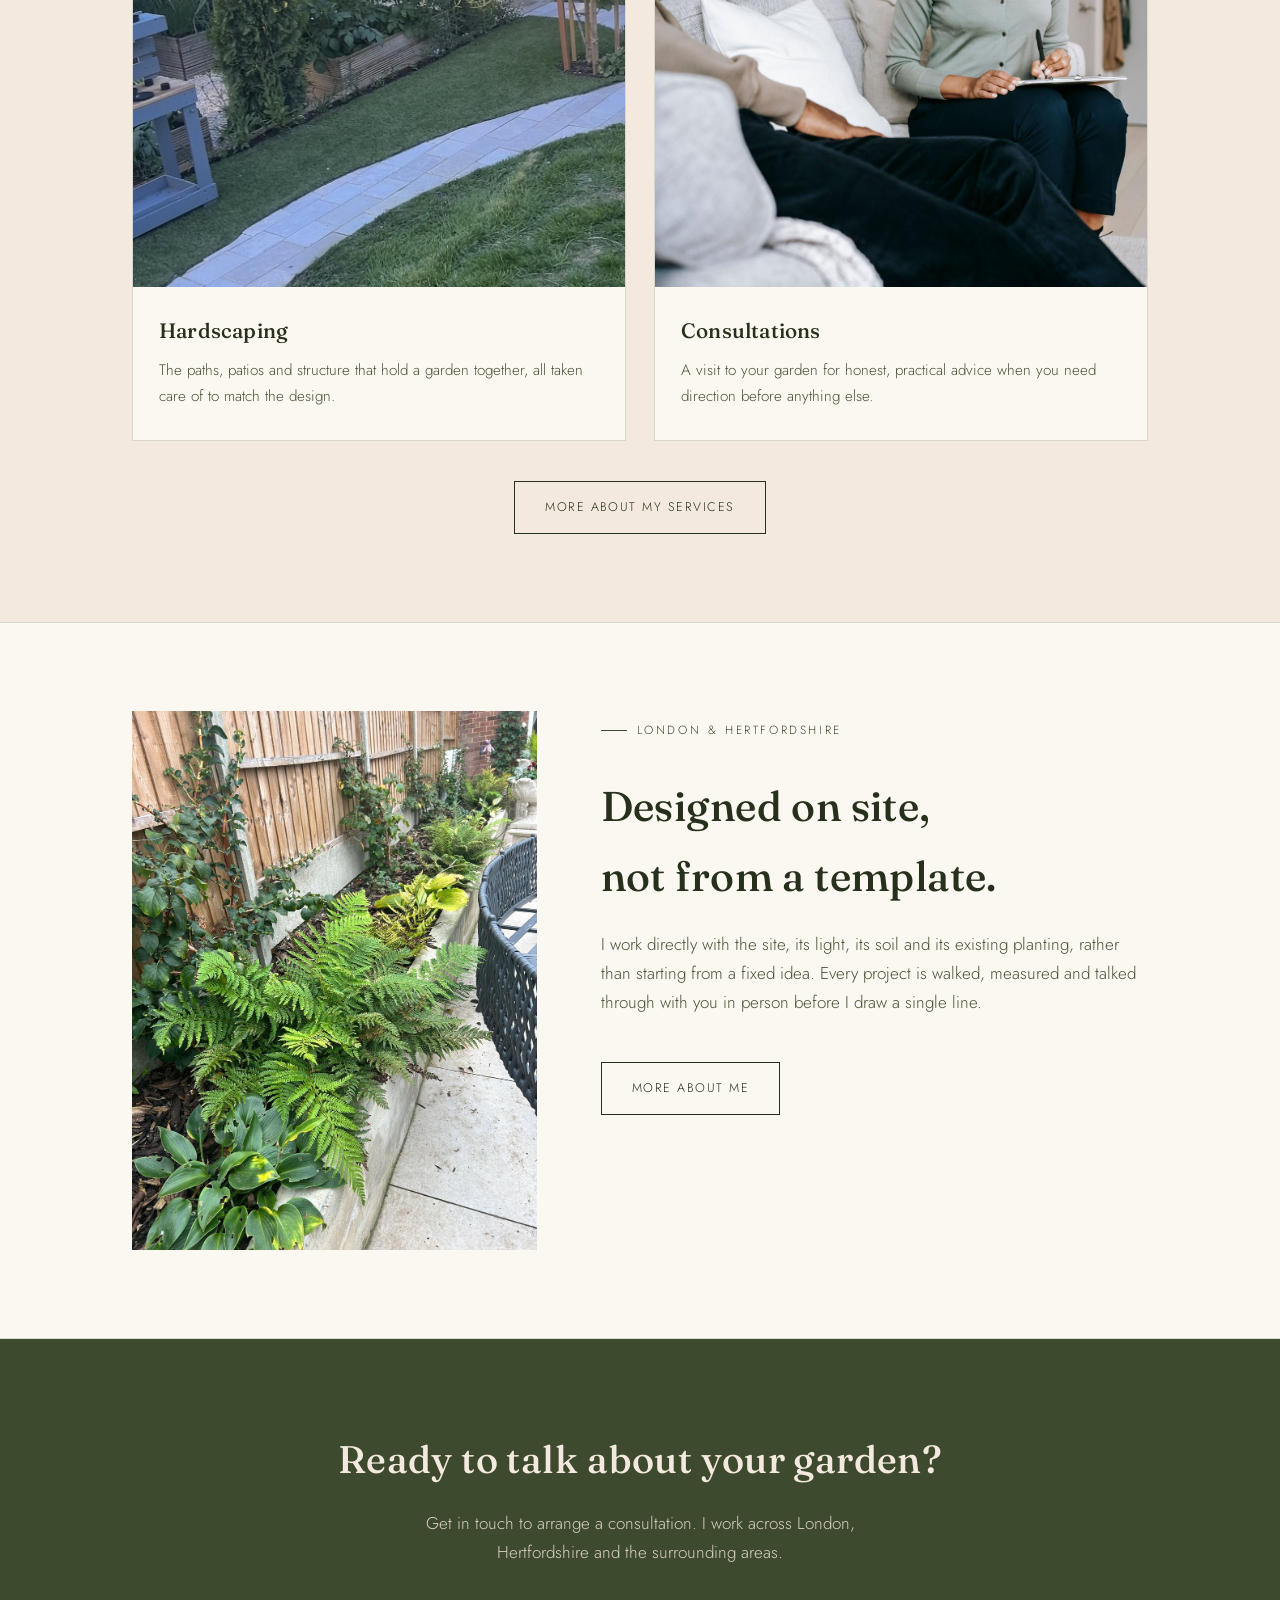
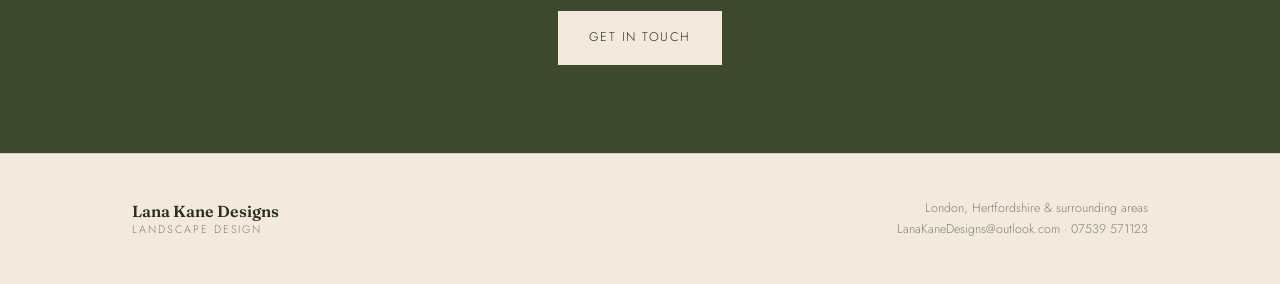
==== commit 425ec8b8: "Add files via upload" ====
--- a/index.html
+++ b/index.html
@@ -63,8 +63,8 @@
     <div class="wrap">
       <div class="section-head">
         <span class="eyebrow">What I do</span>
-        <h2>Five ways to begin</h2>
-        <p>Every garden starts somewhere different: a blank plot, a tired lawn, or a single idea that needs shaping. I do all of this work myself.</p>
+        <h2>A service for every stage</h2>
+        <p>Every garden starts somewhere different: a blank plot, a tired lawn, or a single idea that needs shaping. Whatever you need, I can help you take care of it all.</p>
       </div>
 
       <div class="tiles">
@@ -79,21 +79,21 @@
           <img src="images/svc-planting-plans.jpg" alt="Blue bellflowers growing among silvery lamb's ear leaves">
           <div class="tile-body">
             <h3>Planting Plans</h3>
-            <p>I choose plants to suit your soil, your light and the care you want to give, and I plant them myself.</p>
+            <p>I choose plants to suit your soil, your light and the care you want to give, and the planting is taken care of for you.</p>
           </div>
         </article>
         <article class="tile">
           <img src="images/svc-drip-irrigation.jpg" alt="New garden beds with black drip irrigation lines laid across the soil">
           <div class="tile-body">
             <h3>Drip Irrigation</h3>
-            <p>I plan and install systems that water your plants at the roots, using far less water than a hosepipe.</p>
+            <p>Drip systems planned and installed for you, watering at the roots and using far less water than a hosepipe.</p>
           </div>
         </article>
         <article class="tile">
           <img src="images/svc-hardscaping.jpg" alt="A curved paved path winding through the lawn beside raised beds and a greenhouse">
           <div class="tile-body">
             <h3>Hardscaping</h3>
-            <p>The paths, patios and structure that hold a garden together, built by me to match the design.</p>
+            <p>The paths, patios and structure that hold a garden together, all taken care of to match the design.</p>
           </div>
         </article>
         <article class="tile">
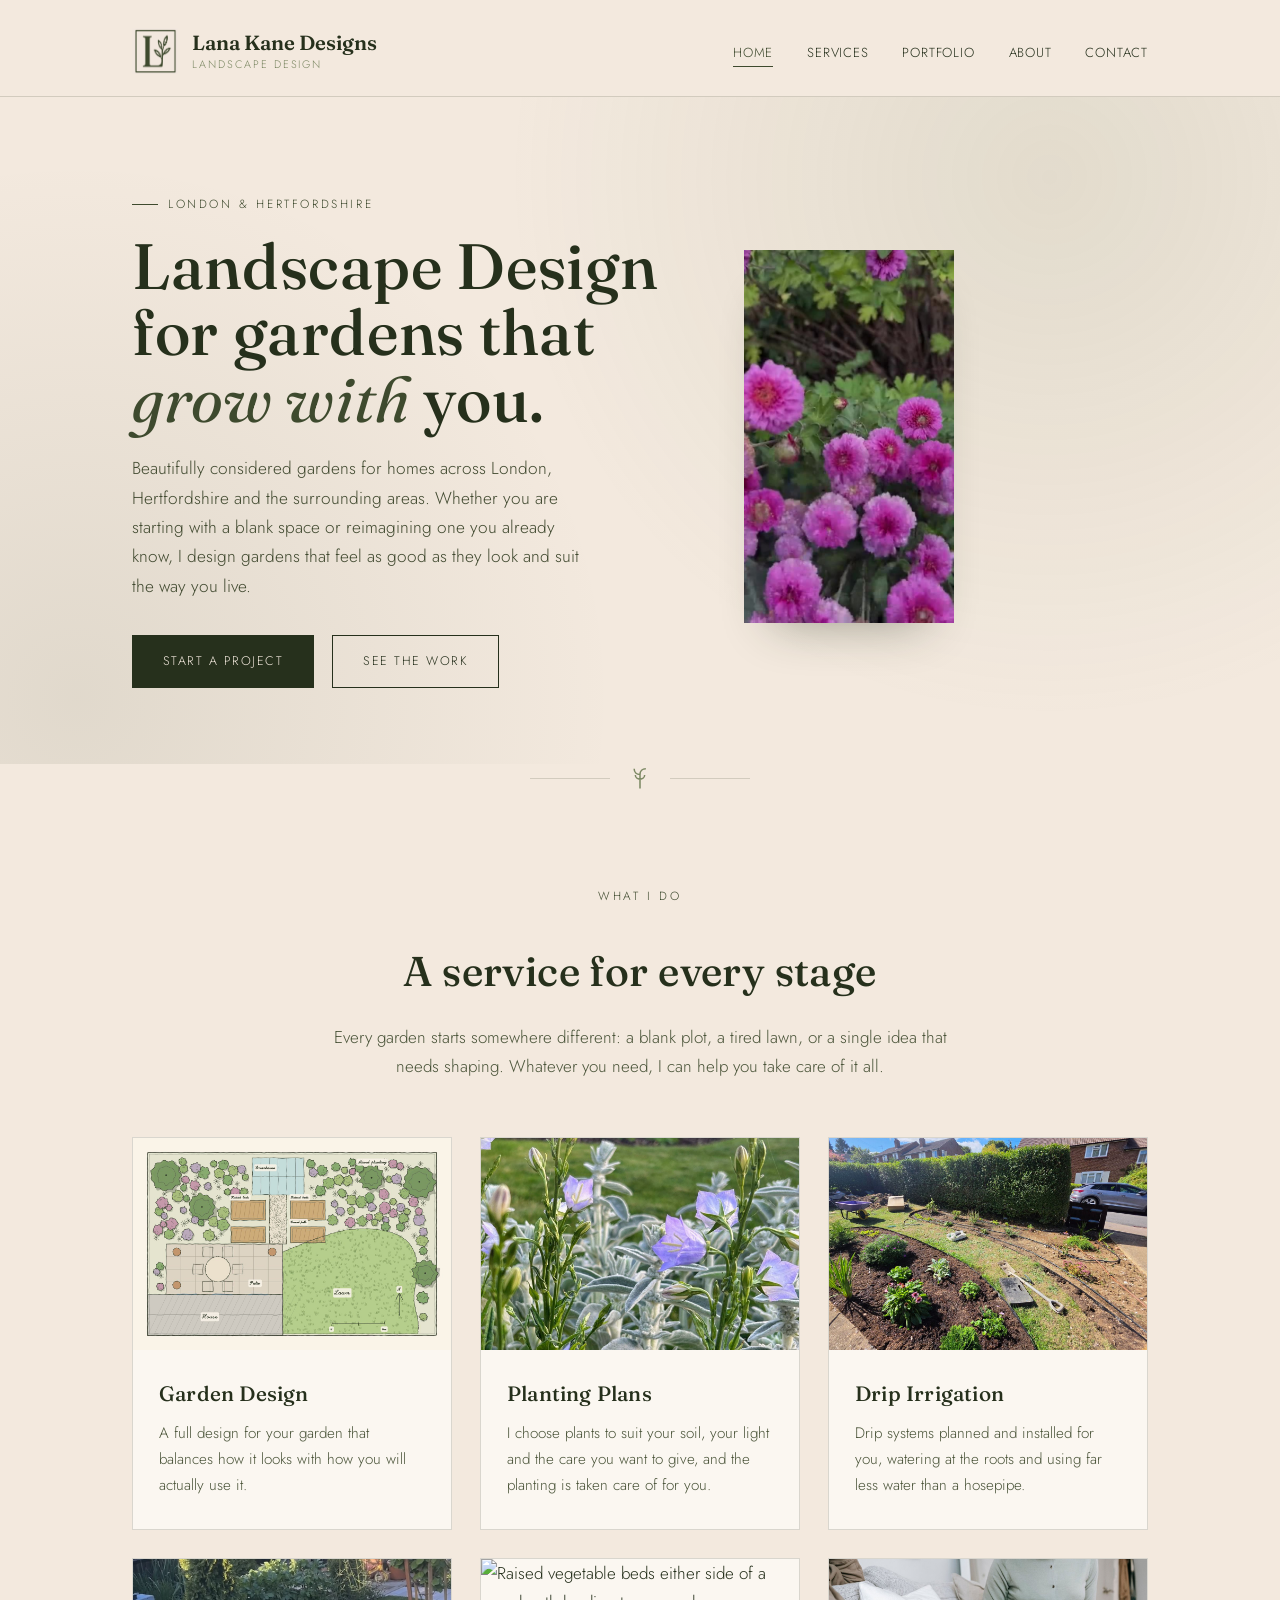
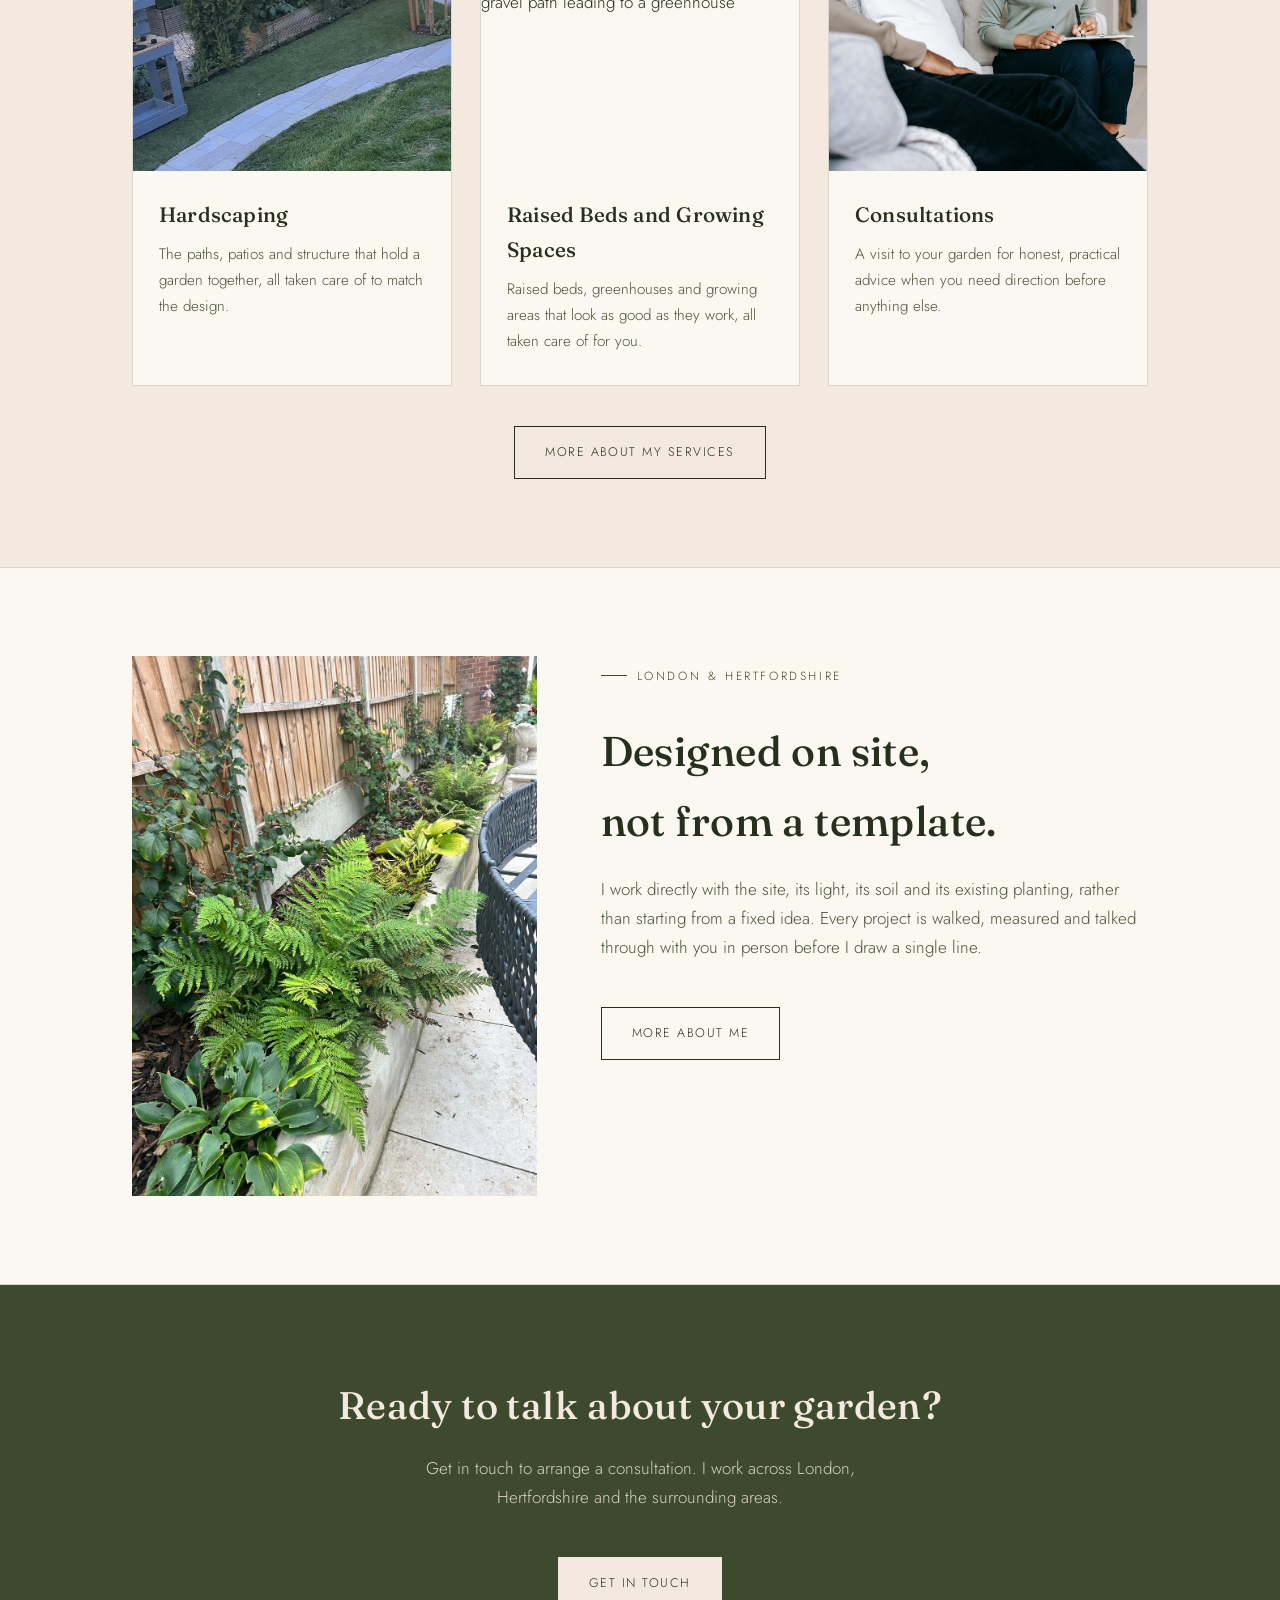
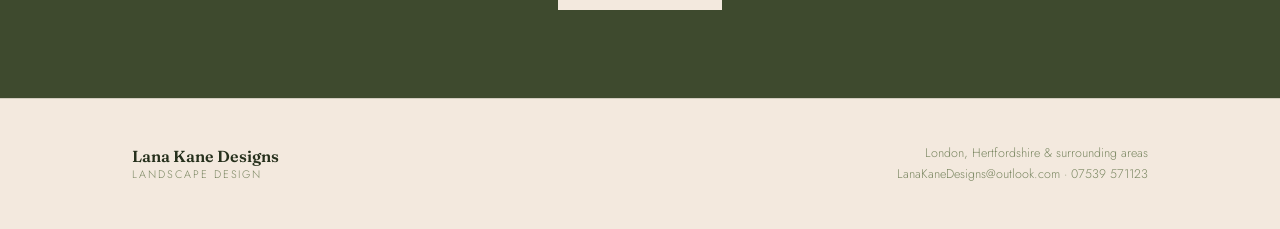
==== commit 05b670e8: "Add files via upload" ====
--- a/index.html
+++ b/index.html
@@ -97,6 +97,13 @@
           </div>
         </article>
         <article class="tile">
+          <img src="images/svc-raised-beds.jpg" alt="Raised vegetable beds either side of a gravel path leading to a greenhouse">
+          <div class="tile-body">
+            <h3>Raised Beds and Growing Spaces</h3>
+            <p>Raised beds, greenhouses and growing areas that look as good as they work, all taken care of for you.</p>
+          </div>
+        </article>
+        <article class="tile">
           <img src="images/svc-consultations.jpg" alt="A designer taking notes on a clipboard while talking with a client on a sofa">
           <div class="tile-body">
             <h3>Consultations</h3>
--- a/style.css
+++ b/style.css
@@ -799,17 +799,15 @@
 
 .tiles {
   display: grid;
-  grid-template-columns: repeat(6, 1fr);
+  grid-template-columns: repeat(3, 1fr);
   gap: 28px;
 }
 .tile {
-  grid-column: span 2;
   background: var(--paper);
   border: 1px solid var(--line);
   display: flex;
   flex-direction: column;
 }
-.tile:nth-child(n+4) { grid-column: span 3; }
 .tile img {
   display: block;
   width: 100%;
@@ -836,12 +834,9 @@
 
 @media (max-width: 880px) {
   .tiles { grid-template-columns: 1fr 1fr; }
-  .tile, .tile:nth-child(n+4) { grid-column: span 1; }
-  .tile:last-child { grid-column: span 2; }
 }
 @media (max-width: 560px) {
   .tiles { grid-template-columns: 1fr; }
-  .tile:last-child { grid-column: span 1; }
 }
 
 /* ---------- Portfolio: cover photos that open the full project ---------- */
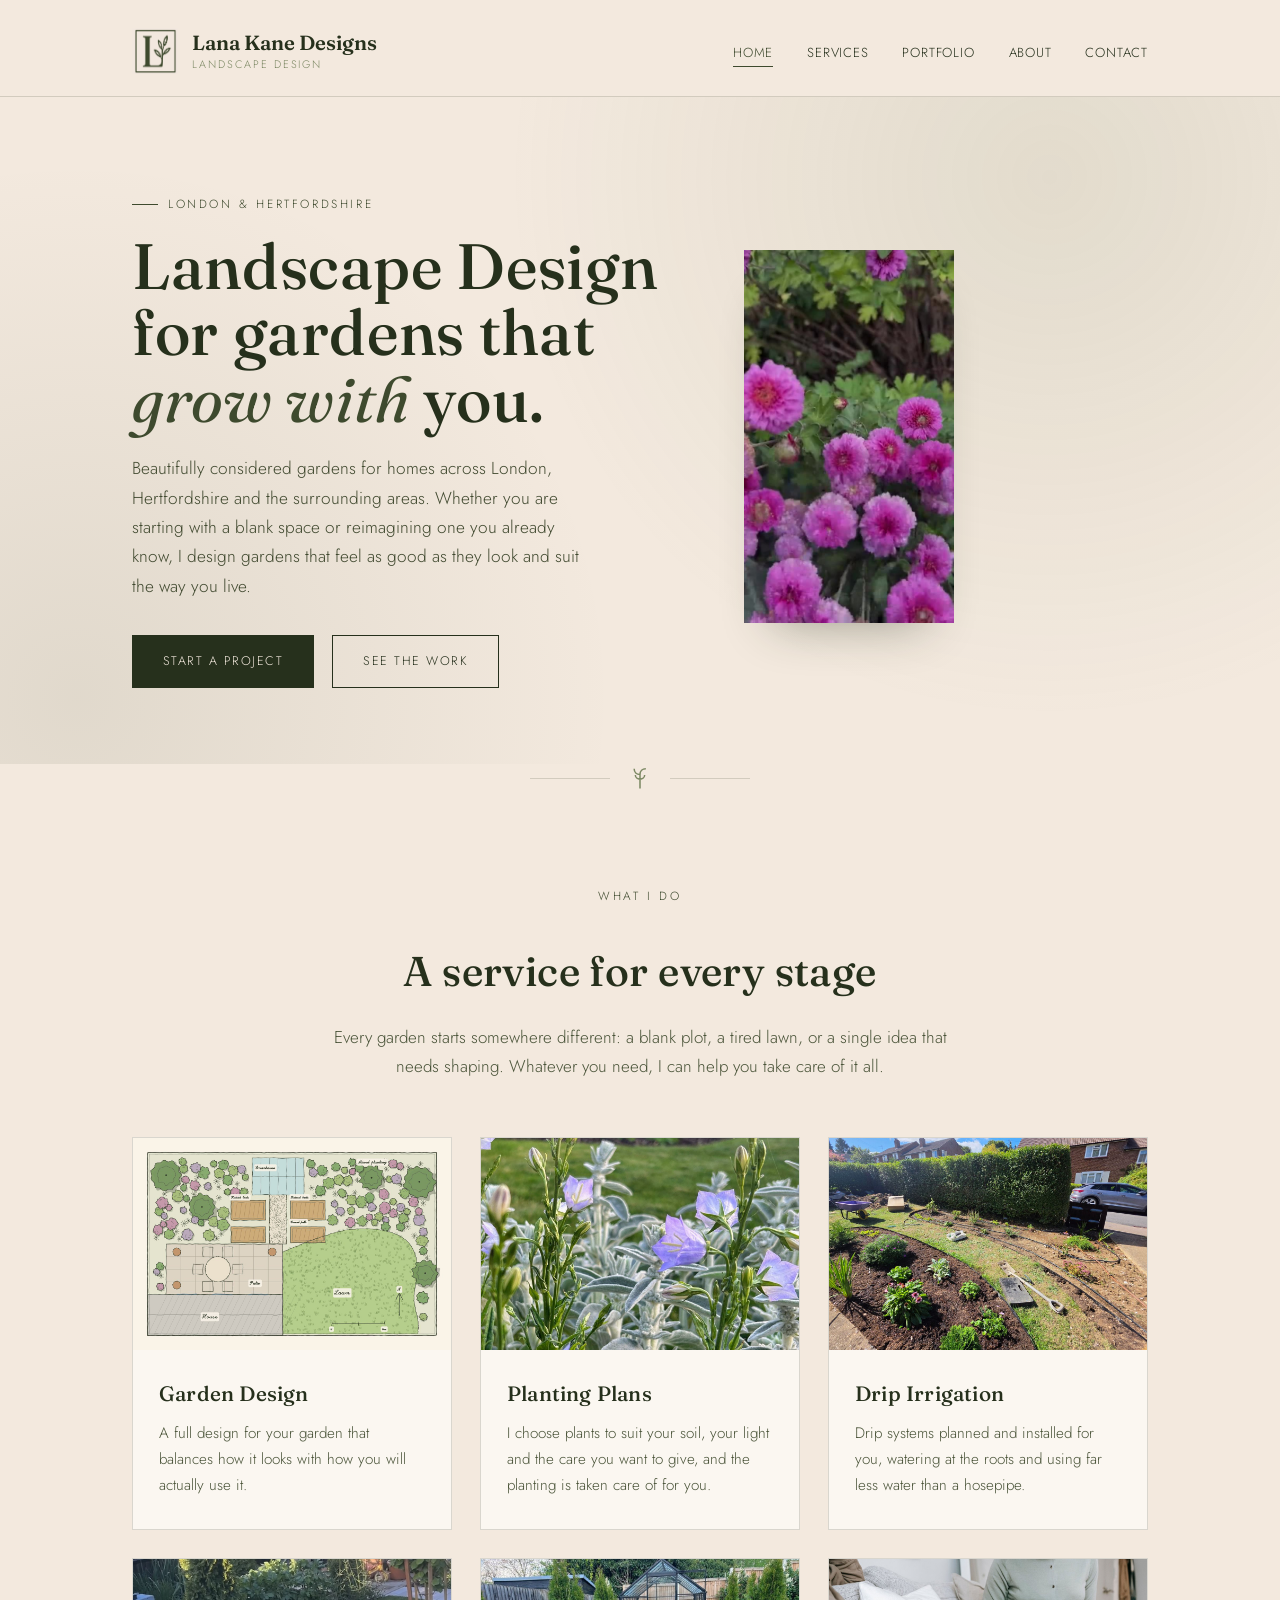
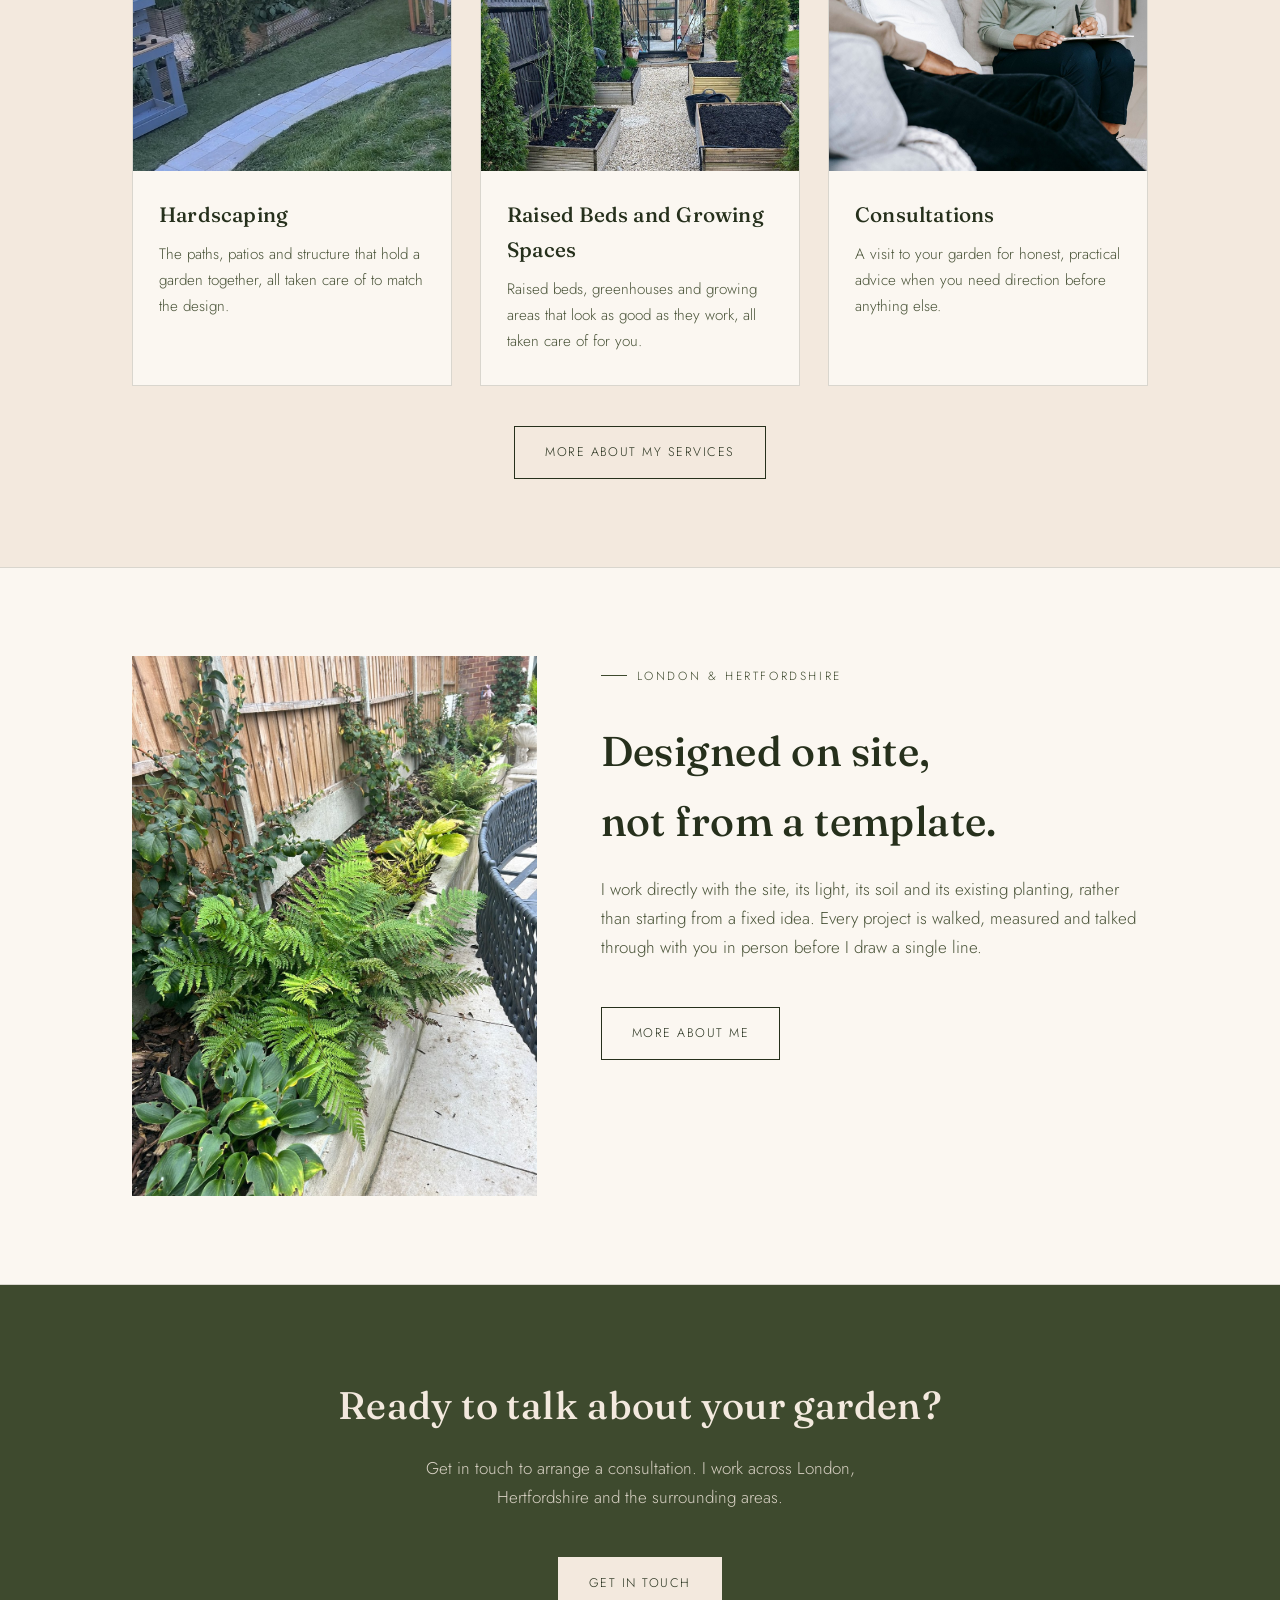
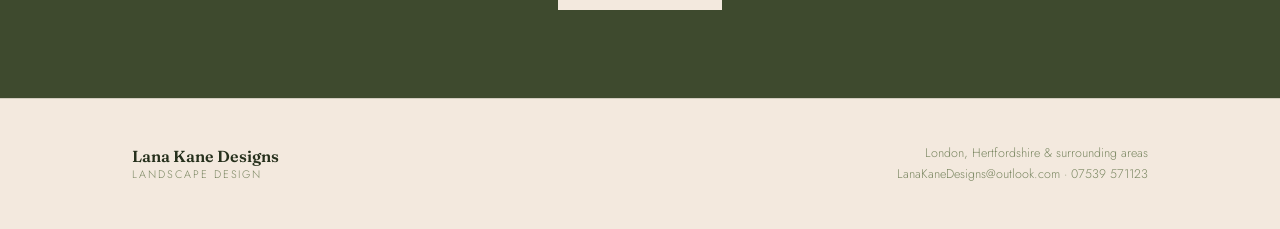
==== commit 59134d93: "Add files via upload" ====
--- a/index.html
+++ b/index.html
@@ -165,5 +165,33 @@
   </div>
 </footer>
 
+<button type="button" class="to-top" id="to-top" aria-label="Back to the top">
+  <svg viewBox="0 0 24 24" fill="none" stroke="currentColor" stroke-width="2" stroke-linecap="round" stroke-linejoin="round" aria-hidden="true"><path d="M12 19V5"/><path d="M5 12l7-7 7 7"/></svg>
+</button>
+<style>
+  .to-top { position: fixed; right: 20px; bottom: 20px; width: 46px; height: 46px; padding: 0; border-radius: 50%;
+    border: 1px solid rgba(243, 233, 222, 0.35); background: #3E4A2E; color: #F3E9DE; cursor: pointer;
+    display: flex; align-items: center; justify-content: center;
+    box-shadow: 0 6px 18px -6px rgba(38, 48, 28, 0.5);
+    opacity: 0; visibility: hidden; transform: translateY(8px);
+    transition: opacity 0.25s ease, transform 0.25s ease, visibility 0.25s ease; z-index: 50; }
+  .to-top.show { opacity: 1; visibility: visible; transform: none; }
+  .to-top:hover { background: #26301C; }
+  .to-top:focus-visible { outline: 2px solid #3E4A2E; outline-offset: 3px; }
+  .to-top svg { width: 20px; height: 20px; }
+  @media (max-width: 560px) { .to-top { right: 14px; bottom: 14px; width: 42px; height: 42px; } }
+</style>
+<script>
+  (function () {
+    var btn = document.getElementById("to-top");
+    if (!btn) return;
+    var reduce = window.matchMedia && window.matchMedia("(prefers-reduced-motion: reduce)").matches;
+    function toggle() { btn.classList.toggle("show", (window.pageYOffset || document.documentElement.scrollTop) > 250); }
+    window.addEventListener("scroll", toggle, { passive: true });
+    toggle();
+    btn.addEventListener("click", function () { window.scrollTo({ top: 0, behavior: reduce ? "auto" : "smooth" }); });
+  })();
+</script>
+
 </body>
 </html>
--- a/style.css
+++ b/style.css
@@ -836,7 +836,13 @@
   .tiles { grid-template-columns: 1fr 1fr; }
 }
 @media (max-width: 560px) {
-  .tiles { grid-template-columns: 1fr; }
+  /* phones in portrait: compact service tiles, two across, so all six fit in three short rows */
+  .tiles { grid-template-columns: 1fr 1fr; gap: 12px; }
+  .tile-body { padding: 14px 12px 16px; }
+  .tile h3 { font-size: 1.02rem; line-height: 1.25; margin-bottom: 6px; }
+  .tile p { font-size: 0.8rem; line-height: 1.5; }
+  .tile .tile-best { margin-top: 10px; padding-top: 8px; font-size: 0.74rem; line-height: 1.45; }
+  .tile .tile-best span { display: block; margin: 0 0 2px; font-size: 0.6rem; }
 }
 
 /* ---------- Portfolio: cover photos that open the full project ---------- */
@@ -885,7 +891,11 @@
   opacity: 0.88;
 }
 @media (max-width: 620px) {
-  .project-grid { grid-template-columns: 1fr; }
+  /* phones in portrait: keep two projects per row, as on desktop, with smaller labels */
+  .project-grid { grid-template-columns: 1fr 1fr; gap: 12px; }
+  .project-card-label { padding: 28px 9px 9px; gap: 2px; }
+  .pc-title { font-size: 0.8rem; line-height: 1.2; }
+  .pc-more { font-size: 0.5rem; letter-spacing: 0.08em; }
 }
 
 .project-dialog {
@@ -942,3 +952,59 @@
 @media (min-width: 561px) {
   .hero-inner { grid-template-columns: minmax(0, 540px) auto; justify-content: start; gap: 72px; }
 }
+
+/* ======================================================================
+   PHONES IN PORTRAIT (up to 600px wide). Desktop and tablet are untouched.
+   ====================================================================== */
+@media (max-width: 600px) {
+
+  body { font-size: 16px; }
+  .wrap { padding: 0 20px; }
+
+  /* header: logo and name on one line, menu on a single row */
+  .site-header { padding-top: 16px; }
+  .header-inner { padding-bottom: 12px; gap: 12px; }
+  .brand img { width: 38px; height: 38px; }
+  .brand-name { font-size: 1.1rem; }
+  .brand-sub { font-size: 0.6rem; }
+  nav ul { gap: 14px; flex-wrap: nowrap; }
+  nav a { font-size: 0.68rem; letter-spacing: 0.03em; padding-bottom: 3px; }
+
+  /* tighter spacing between sections */
+  section { padding: 48px 0; }
+  .section-head { margin-bottom: 28px; }
+  .section-head h2 { font-size: 1.6rem; line-height: 1.25; }
+  .page-intro { padding-top: 36px; }
+  .page-intro h1 { font-size: 1.9rem; line-height: 1.2; }
+  .page-intro p { font-size: 0.98rem; }
+  .sprig-divider { margin-top: 0; }
+
+  /* home page top */
+  .hero { padding: 36px 0 44px; }
+  .hero-inner { gap: 28px; }
+  .hero h1 { font-size: 2.2rem; }
+  .hero-lede { font-size: 0.98rem; margin-top: 16px; }
+  .hero-cta { margin-top: 24px; gap: 12px; }
+  .btn { padding: 13px 22px; font-size: 0.72rem; }
+  .hero-video video { max-width: 190px; }
+
+  /* the six services: smaller tiles, two across, so all six sit close together */
+  .tiles { grid-template-columns: 1fr 1fr; gap: 12px; }
+  .tile img { aspect-ratio: 4 / 3; }
+  .tile-body { padding: 12px 12px 14px; }
+  .tile h3 { font-size: 1rem; line-height: 1.25; margin-bottom: 6px; }
+  .tile p { font-size: 0.78rem; line-height: 1.5; }
+  .tile .tile-best { margin-top: 10px; padding-top: 8px; font-size: 0.72rem; line-height: 1.45; }
+  .tile .tile-best span { display: block; margin: 0 0 2px; font-size: 0.6rem; }
+
+  /* other blocks */
+  .band-dark h2 { font-size: 1.5rem; line-height: 1.25; }
+  .duo-panel { padding: 24px 20px; }
+  .project-grid { gap: 14px; }
+  .pc-title { font-size: 1.15rem; }
+  .contact-grid { gap: 36px; }
+  .contact-photo { max-width: 100%; }
+  footer { padding: 32px 0; }
+  .footer-inner { flex-direction: column; align-items: flex-start; gap: 14px; }
+  .footer-meta { text-align: left; }
+}
